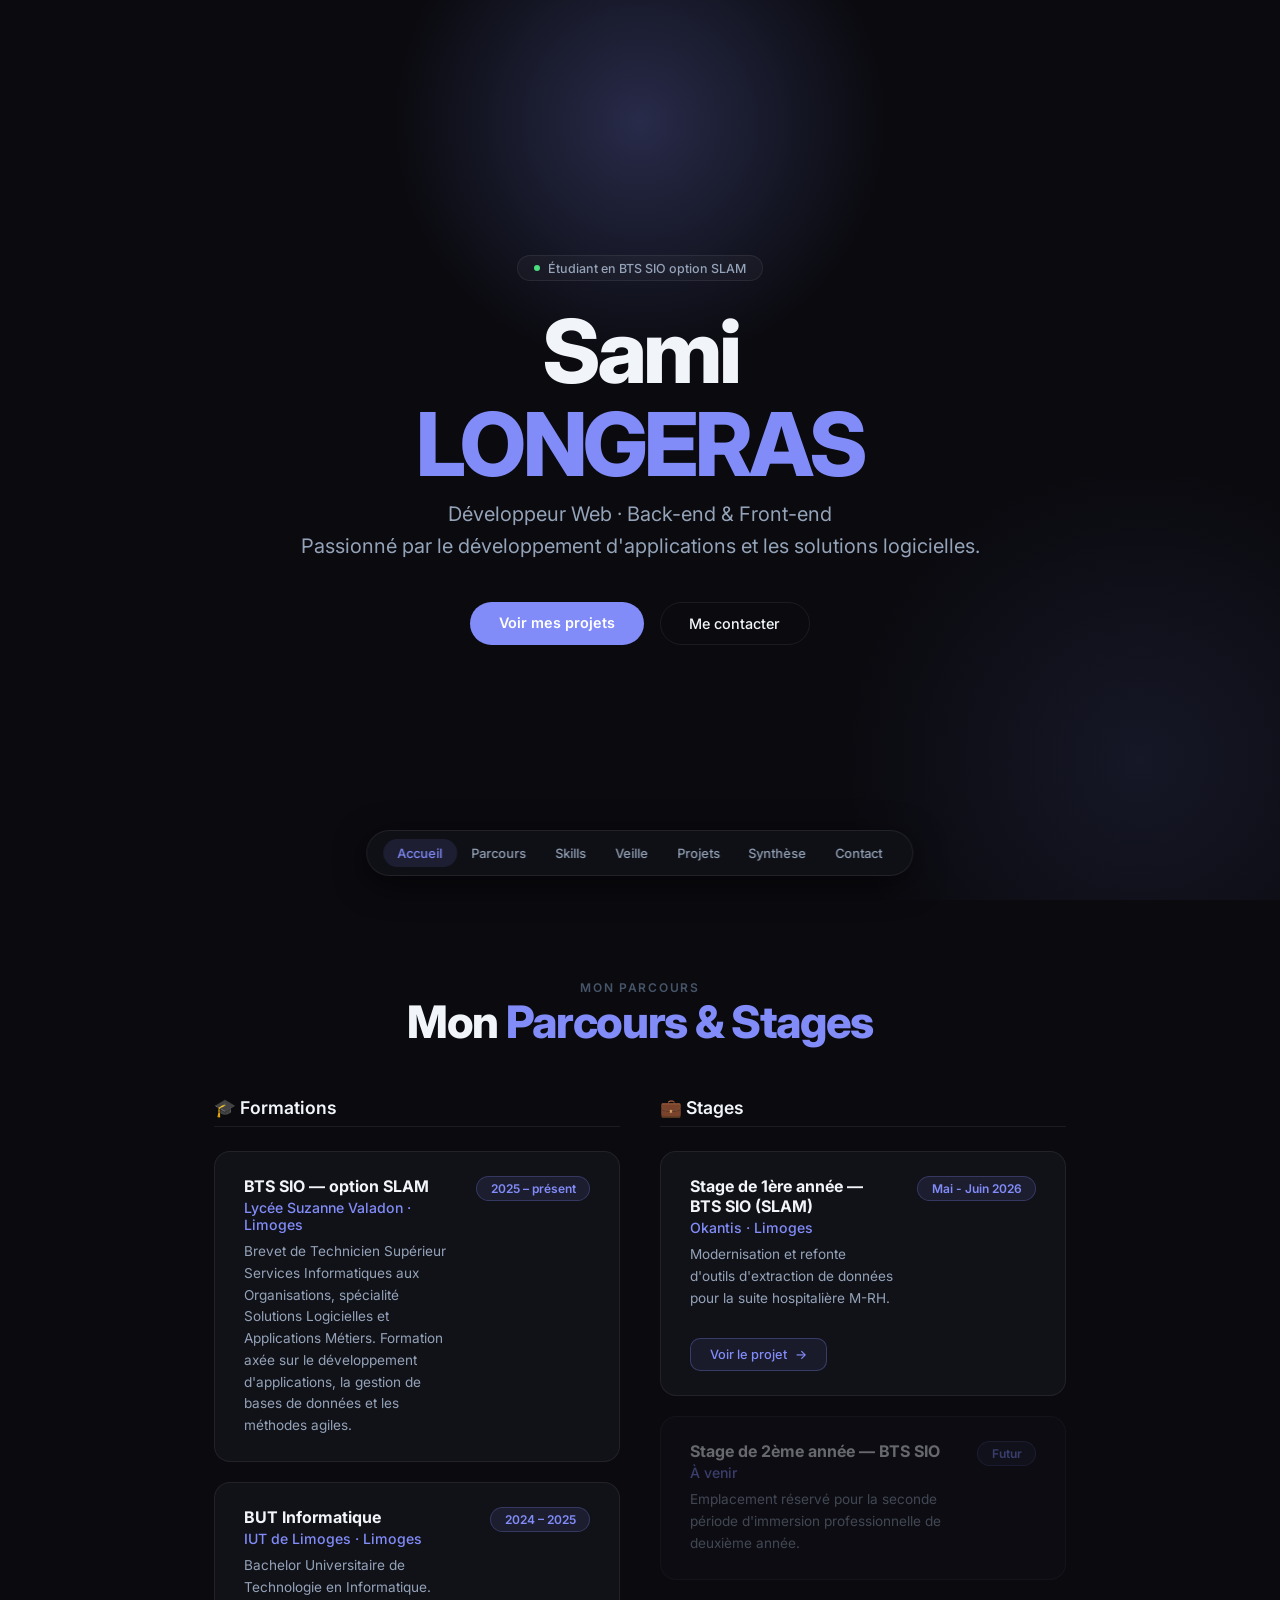
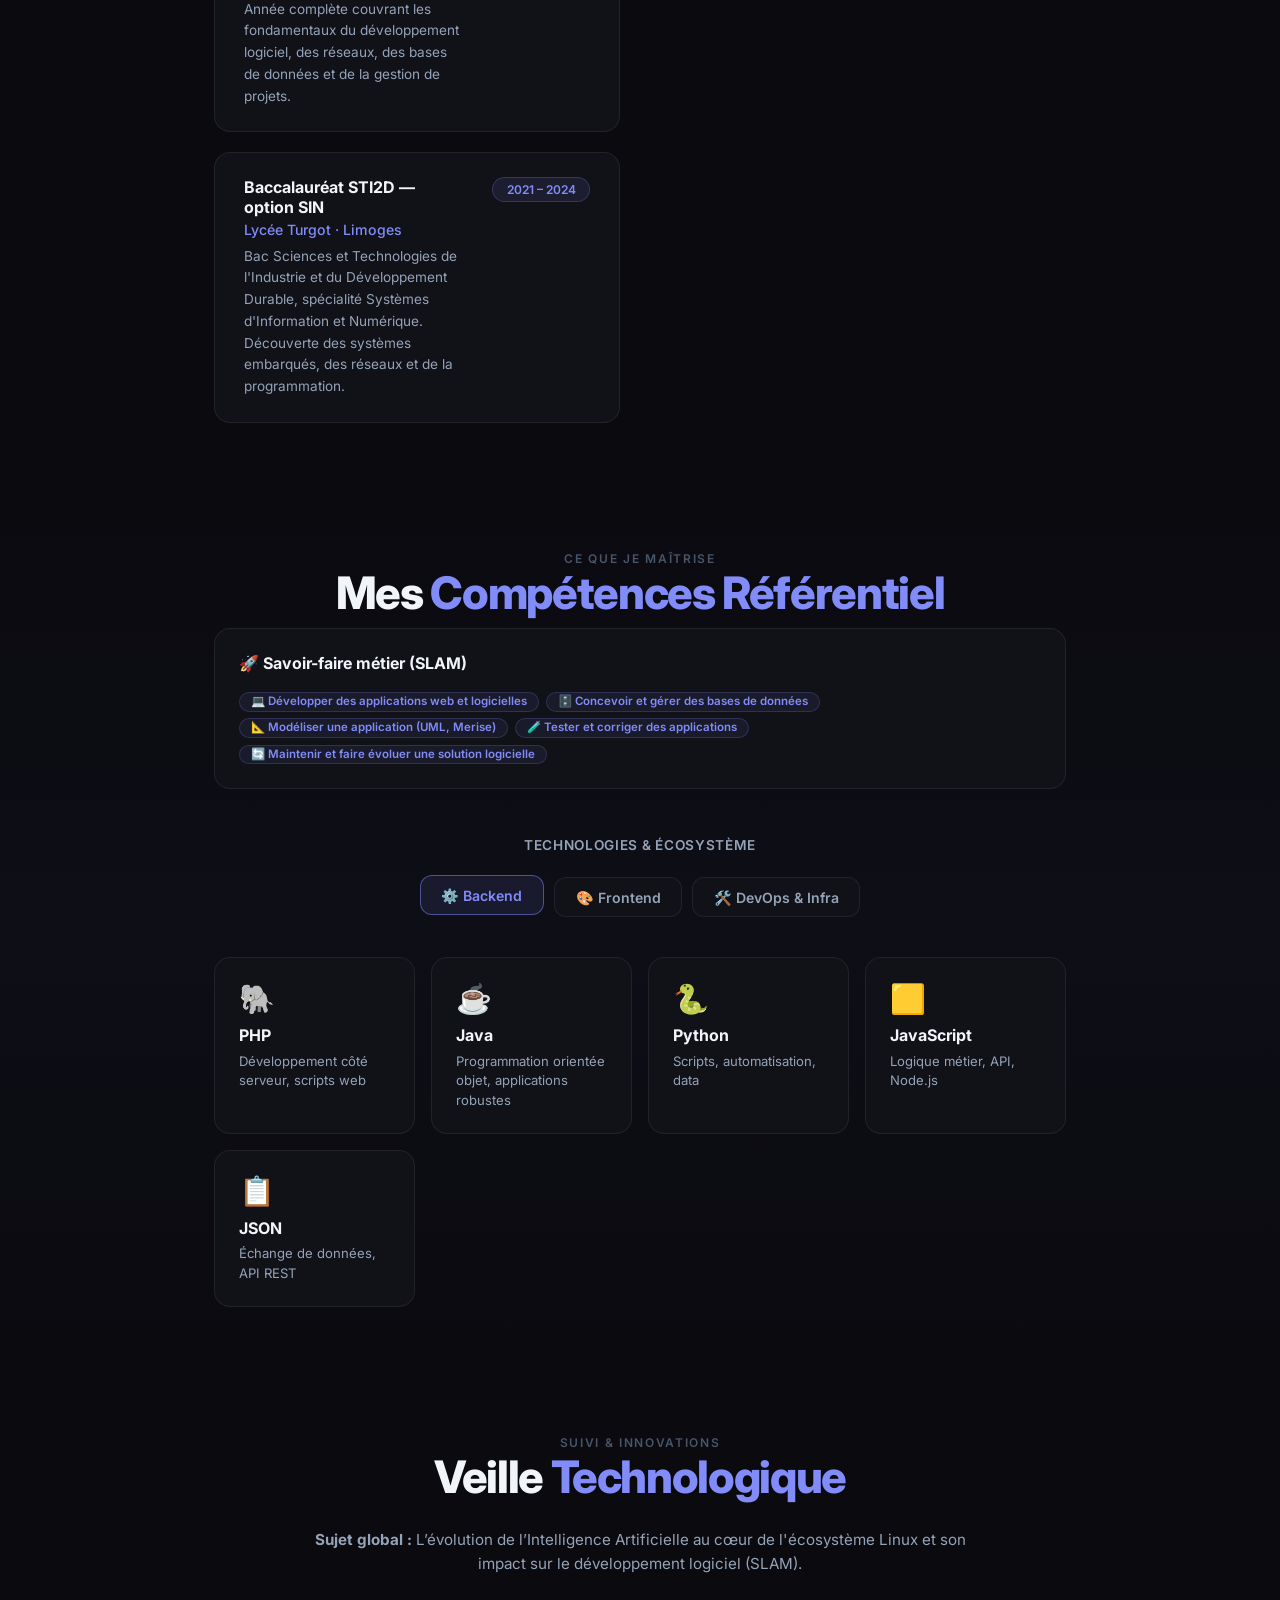
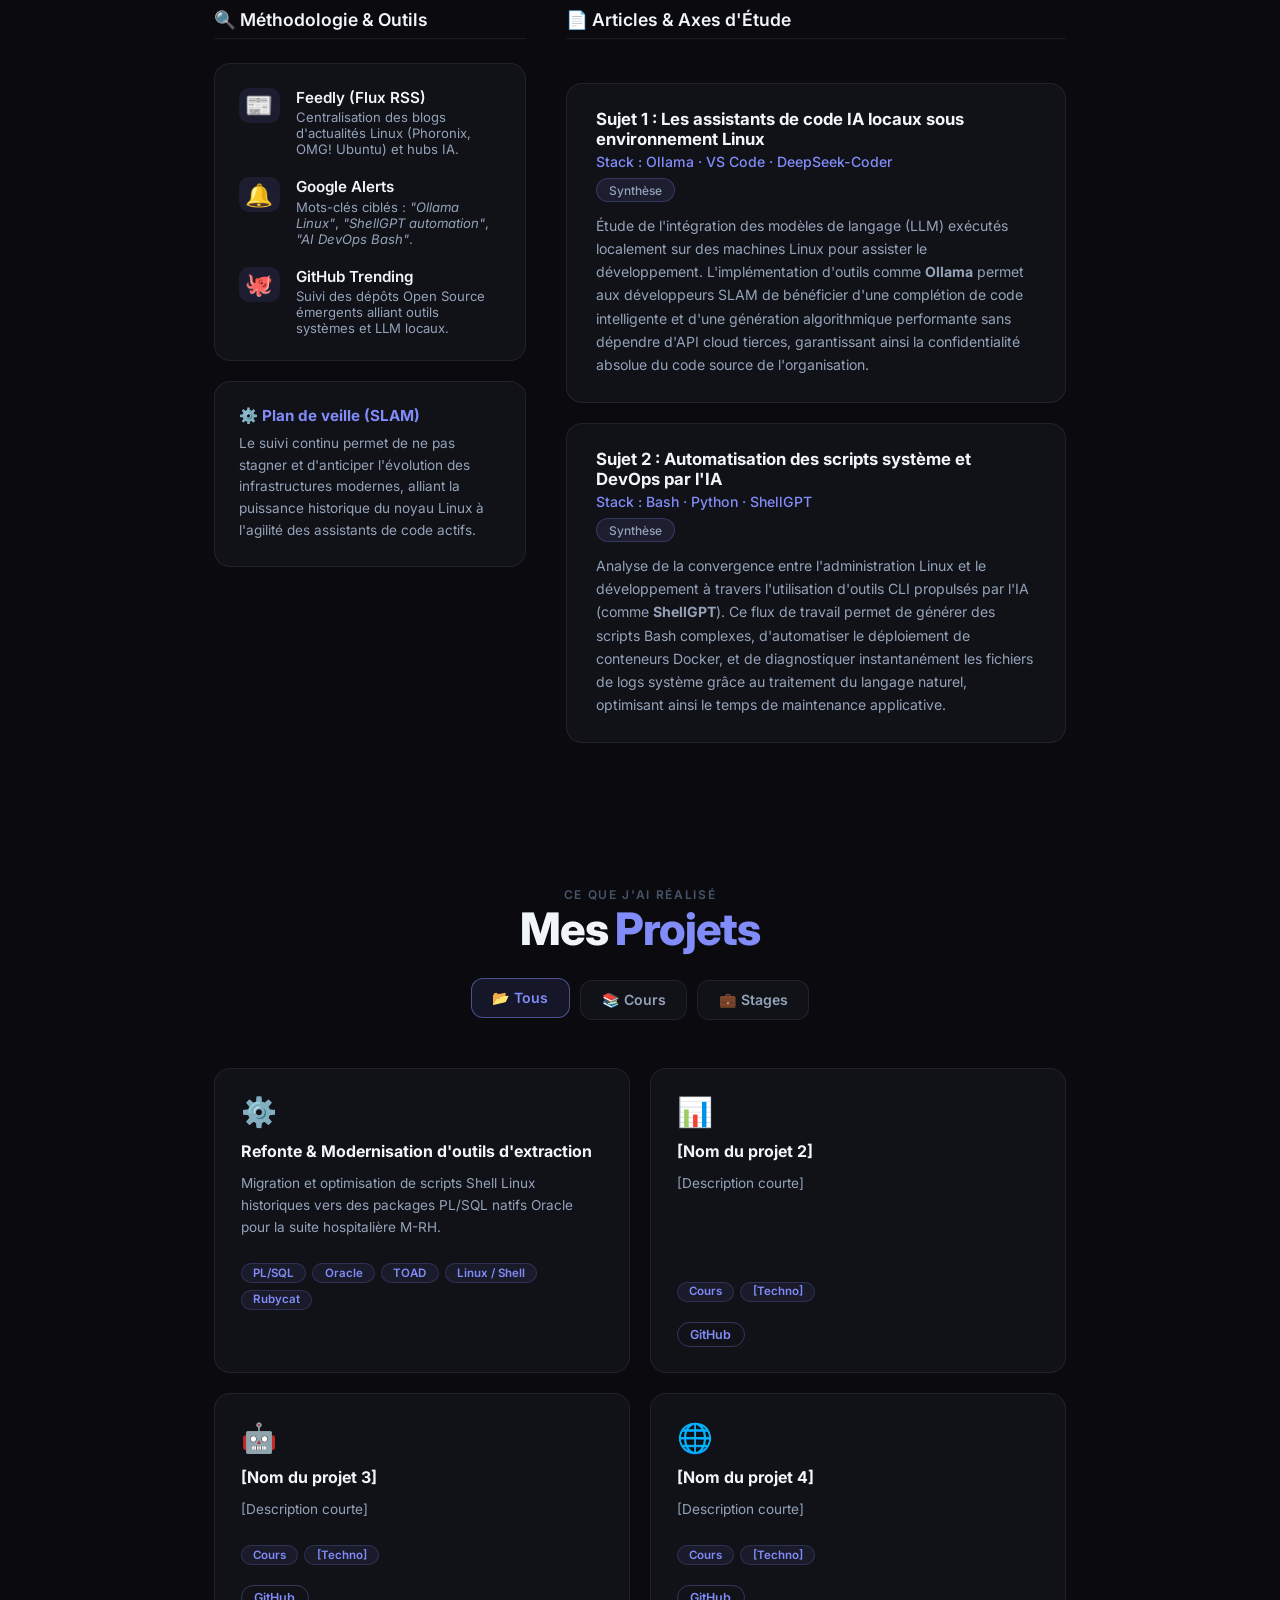
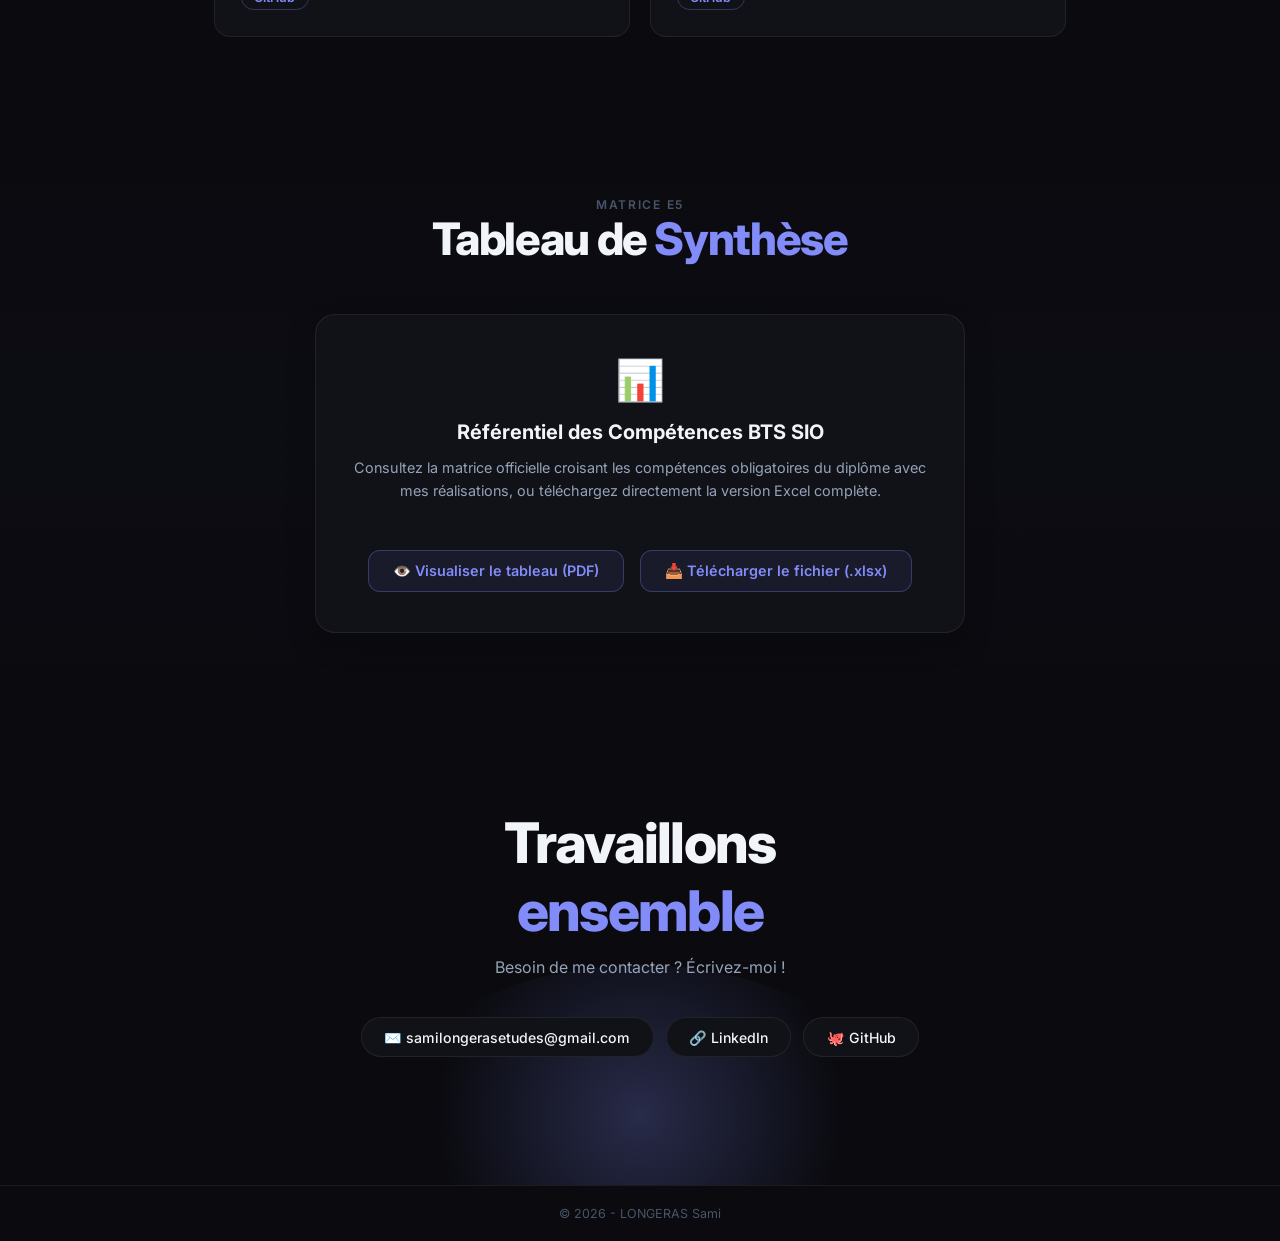
==== portfolio.html @ d38656fc "mise a jour du portfolio" ====
<!DOCTYPE html>
<html lang="fr">
<head>
  <meta charset="UTF-8"/>
  <meta name="viewport" content="width=device-width, initial-scale=1.0"/>
  <title>Sami LONGERAS — Portfolio</title>
  <link href="https://fonts.googleapis.com/css2?family=Inter:wght@300;400;500;600;700;800;900&display=swap" rel="stylesheet"/>
  <link rel="stylesheet" href="style.css"/>
</head>
<body>

<nav id="dock">
  <a href="#accueil" class="active">Accueil</a>
  <a href="#parcours">Parcours</a>
  <a href="#skills">Skills</a>
  <a href="#veille">Veille</a>
  <a href="#projets">Projets</a>
  <a href="#synthese">Synthèse</a>
  <a href="#contact">Contact</a>
</nav>

<section id="accueil">
  <div class="glow-top"></div>
  <div class="glow-bottom"></div>
  <div class="hero-inner">
    <div class="hero-badge">
      <span></span>
      Étudiant en BTS SIO option SLAM
    </div>
    <h1 class="hero-title">
      Sami<br><span class="accent">LONGERAS</span>
    </h1>
    <p class="hero-subtitle">
      Développeur Web · Back-end & Front-end<br>
      Passionné par le développement d'applications et les solutions logicielles.
    </p>
    <div class="hero-btns">
      <a href="#projets" class="btn-primary">Voir mes projets</a>
      <a href="#contact" class="btn-outline">Me contacter</a>
    </div>
  </div>
</section>

<section id="parcours">
  <div class="max-content">
    <p class="section-eyebrow">Mon parcours</p>
    <h2 class="section-heading">Mon <span class="accent">Parcours & Stages</span></h2>

    <div class="parcours-grid">
      
      <div>
        <div class="parcours-col-title">🎓 Formations</div>
        <div class="timeline" style="display: flex; flex-direction: column;">
          <div class="tl-item visible">
            <div>
              <div class="tl-degree">BTS SIO — option SLAM</div>
              <div class="tl-school">Lycée Suzanne Valadon · Limoges</div>
              <div class="tl-desc">Brevet de Technicien Supérieur Services Informatiques aux Organisations, spécialité Solutions Logicielles et Applications Métiers. Formation axée sur le développement d'applications, la gestion de bases de données et les méthodes agiles.</div>
            </div>
            <div class="tl-badge">2025 – présent</div>
          </div>
          <div class="tl-item visible">
            <div>
              <div class="tl-degree">BUT Informatique</div>
              <div class="tl-school">IUT de Limoges · Limoges</div>
              <div class="tl-desc">Bachelor Universitaire de Technologie en Informatique. Année complète couvrant les fondamentaux du développement logiciel, des réseaux, des bases de données et de la gestion de projets.</div>
            </div>
            <div class="tl-badge">2024 – 2025</div>
          </div>
          <div class="tl-item visible">
            <div>
              <div class="tl-degree">Baccalauréat STI2D — option SIN</div>
              <div class="tl-school">Lycée Turgot · Limoges</div>
              <div class="tl-desc">Bac Sciences et Technologies de l'Industrie et du Développement Durable, spécialité Systèmes d'Information et Numérique. Découverte des systèmes embarqués, des réseaux et de la programmation.</div>
            </div>
            <div class="tl-badge">2021 – 2024</div>
          </div>
        </div>
      </div>

      <div>
        <div class="parcours-col-title">💼 Stages</div>
        <div class="timeline" style="display: flex; flex-direction: column;">
          
          <div class="tl-item visible">
            <div>
              <div class="tl-degree">Stage de 1ère année — BTS SIO (SLAM)</div>
              <div class="tl-school">Okantis · Limoges</div>
              <div class="tl-desc">Modernisation et refonte d'outils d'extraction de données pour la suite hospitalière M-RH.</div>
              
              <div style="margin-top: 0.8rem;">
                <a href="#projet-okantis" class="btn-doc-trigger" style="text-decoration: none; font-weight: 500; display: inline-flex; align-items: center; gap: 0.5rem;">
                  Voir le projet <span>→</span>
                </a>
              </div>

            </div>
            <div class="tl-badge">Mai - Juin 2026</div>
          </div>
          
          <div class="tl-item visible" style="opacity: 0.4;">
            <div>
              <div class="tl-degree">Stage de 2ème année — BTS SIO</div>
              <div class="tl-school">À venir</div>
              <div class="tl-desc">Emplacement réservé pour la seconde période d'immersion professionnelle de deuxième année.</div>
            </div>
            <div class="tl-badge">Futur</div>
          </div>
        </div>
      </div>

    </div>
  </div>
</section>

<section id="skills">
  <div class="max-content">
    <p class="section-eyebrow">Ce que je maîtrise</p>
    <h2 class="section-heading">Mes <span class="accent">Compétences Référentiel</span></h2>

    <div style="margin-bottom: 3rem; background: var(--color-surface); border: 1px solid var(--color-border); padding: 1.5rem; border-radius: 16px;">
  <div style="font-weight: 700; font-size: 1rem; color: var(--color-text); margin-bottom: 1.2rem; display: flex; align-items: center; gap: 0.5rem;">
    🚀 Savoir-faire métier (SLAM)
  </div>
  
  <div class="tags">
    <span class="tag">💻 Développer des applications web et logicielles</span>
    <span class="tag">🗄️ Concevoir et gérer des bases de données</span>
    <span class="tag">📐 Modéliser une application (UML, Merise)</span>
    <span class="tag">🧪 Tester et corriger des applications</span>
    <span class="tag">🔄 Maintenir et faire évoluer une solution logicielle</span>
  </div>
</div>


    <div style="text-align: center; font-weight: 600; font-size: 0.85rem; color: var(--color-text-secondary); margin-bottom: 1rem; text-transform: uppercase; letter-spacing: 0.05em;">
      Technologies & Écosystème
    </div>

    <div class="skills-tabs">
      <button class="sk-tab active" onclick="switchSkill('backend', this)">⚙️ Backend</button>
      <button class="sk-tab" onclick="switchSkill('frontend', this)">🎨 Frontend</button>
      <button class="sk-tab" onclick="switchSkill('devops', this)">🛠️ DevOps & Infra</button>
    </div>

    <div class="sk-panel active" id="sk-backend">
      <div class="sk-grid">
        <div class="sk-card">
          <div class="sk-icon">🐘</div>
          <div class="sk-name">PHP</div>
          <div class="sk-desc">Développement côté serveur, scripts web</div>
        </div>
        <div class="sk-card">
          <div class="sk-icon">☕</div>
          <div class="sk-name">Java</div>
          <div class="sk-desc">Programmation orientée objet, applications robustes</div>
        </div>
        <div class="sk-card">
          <div class="sk-icon">🐍</div>
          <div class="sk-name">Python</div>
          <div class="sk-desc">Scripts, automatisation, data</div>
        </div>
        <div class="sk-card">
          <div class="sk-icon">🟨</div>
          <div class="sk-name">JavaScript</div>
          <div class="sk-desc">Logique métier, API, Node.js</div>
        </div>
        <div class="sk-card">
          <div class="sk-icon">📋</div>
          <div class="sk-name">JSON</div>
          <div class="sk-desc">Échange de données, API REST</div>
        </div>
      </div>
    </div>

    <div class="sk-panel" id="sk-frontend">
      <div class="sk-grid">
        <div class="sk-card">
          <div class="sk-icon">🌐</div>
          <div class="sk-name">HTML</div>
          <div class="sk-desc">Structure sémantique des pages web</div>
        </div>
        <div class="sk-card">
          <div class="sk-icon">🎨</div>
          <div class="sk-name">CSS</div>
          <div class="sk-desc">Mise en page, animations, responsive</div>
        </div>
        <div class="sk-card">
          <div class="sk-icon">⚛️</div>
          <div class="sk-name">React</div>
          <div class="sk-desc">Composants, hooks, interfaces dynamiques</div>
        </div>
      </div>
    </div>

    <div class="sk-panel" id="sk-devops">
      <div class="sk-grid">
        <div class="sk-card">
          <div class="sk-icon">🐳</div>
          <div class="sk-name">Docker</div>
          <div class="sk-desc">Conteneurisation d'applications</div>
        </div>
        <div class="sk-card">
          <div class="sk-icon">🐙</div>
          <div class="sk-name">GitHub</div>
          <div class="sk-desc">Versioning, collaboration, CI/CD</div>
        </div>
        <div class="sk-card">
          <div class="sk-icon">🐧</div>
          <div class="sk-name">Linux</div>
          <div class="sk-desc">Administration système, ligne de commande</div>
        </div>
      </div>
    </div>

  </div>
</section>

<section id="veille">
  <div class="max-content">
    <p class="section-eyebrow">Suivi & Innovations</p>
    <h2 class="section-heading">Veille <span class="accent">Technologique</span></h2>
    
    <p class="veille-intro">
      <strong>Sujet global :</strong> L’évolution de l’Intelligence Artificielle au cœur de l'écosystème Linux et son impact sur le développement logiciel (SLAM). 
    </p>

    <div class="veille-grid">
      
      <div class="veille-sidebar">
        <div class="veille-col-title">🔍 Méthodologie & Outils</div>
        
        <div class="veille-tools-card">
          <div class="tools-list">
            <div class="tool-item">
              <span class="tool-icon">📰</span>
              <div>
                <div class="tool-name">Feedly (Flux RSS)</div>
                <div class="tool-sub">Centralisation des blogs d'actualités Linux (Phoronix, OMG! Ubuntu) et hubs IA.</div>
              </div>
            </div>
            <div class="tool-item">
              <span class="tool-icon">🔔</span>
              <div>
                <div class="tool-name">Google Alerts</div>
                <div class="tool-sub">Mots-clés ciblés : <em>"Ollama Linux"</em>, <em>"ShellGPT automation"</em>, <em>"AI DevOps Bash"</em>.</div>
              </div>
            </div>
            <div class="tool-item">
              <span class="tool-icon">🐙</span>
              <div>
                <div class="tool-name">GitHub Trending</div>
                <div class="tool-sub">Suivi des dépôts Open Source émergents alliant outils systèmes et LLM locaux.</div>
              </div>
            </div>
          </div>
        </div>

        <div class="veille-strategy-card">
          <div class="strategy-title">⚙️ Plan de veille (SLAM)</div>
          <p>Le suivi continu permet de ne pas stagner et d'anticiper l'évolution des infrastructures modernes, alliant la puissance historique du noyau Linux à l'agilité des assistants de code actifs.</p>
        </div>
      </div>

      <div class="veille-main-list">
        <div class="veille-col-title">📄 Articles & Axes d'Étude</div>

        <div class="veille-card visible">
          <div class="veille-header">
            <div>
              <div class="veille-topic">Sujet 1 : Les assistants de code IA locaux sous environnement Linux</div>
              <div class="veille-tools">Stack : Ollama · VS Code · DeepSeek-Coder</div>
            </div>
            <div class="veille-date">Synthèse</div>
          </div>
          <div class="veille-desc">
            Étude de l'intégration des modèles de langage (LLM) exécutés localement sur des machines Linux pour assister le développement. L'implémentation d'outils comme <strong>Ollama</strong> permet aux développeurs SLAM de bénéficier d'une complétion de code intelligente et d'une génération algorithmique performante sans dépendre d'API cloud tierces, garantissant ainsi la confidentialité absolue du code source de l'organisation.
          </div>
        </div>

        <div class="veille-card visible">
          <div class="veille-header">
            <div>
              <div class="veille-topic">Sujet 2 : Automatisation des scripts système et DevOps par l'IA</div>
              <div class="veille-tools">Stack : Bash · Python · ShellGPT</div>
            </div>
            <div class="veille-date">Synthèse</div>
          </div>
          <div class="veille-desc">
            Analyse de la convergence entre l'administration Linux et le développement à travers l'utilisation d'outils CLI propulsés par l'IA (comme <strong>ShellGPT</strong>). Ce flux de travail permet de générer des scripts Bash complexes, d'automatiser le déploiement de conteneurs Docker, et de diagnostiquer instantanément les fichiers de logs système grâce au traitement du langage naturel, optimisant ainsi le temps de maintenance applicative.
          </div>
        </div>

      </div>

    </div>
  </div>
</section>

<section id="projets">
  <div class="max-content">
    <p class="section-eyebrow">Ce que j'ai réalisé</p>
    <h2 class="section-heading">Mes <span class="accent">Projets</span></h2>

    <div class="skills-tabs" style="margin-bottom: 2rem;">
      <button class="sk-tab active" onclick="filterProjects('all', this)">📂 Tous</button>
      <button class="sk-tab" onclick="filterProjects('cours', this)">📚 Cours</button>
      <button class="sk-tab" onclick="filterProjects('stage', this)">💼 Stages</button>
    </div>

    <div class="proj-grid">

      <div class="proj-card" id="projet-okantis" data-category="stage">
        <div class="proj-icon">⚙️</div>
        <div class="proj-name">Refonte & Modernisation d'outils d'extraction</div>
        <div class="proj-desc">
          Migration et optimisation de scripts Shell Linux historiques vers des packages PL/SQL natifs Oracle pour la suite hospitalière M-RH.
        </div>
        
        <div class="tags">
          <span class="tag">PL/SQL</span>
          <span class="tag">Oracle</span>
          <span class="tag">TOAD</span>
          <span class="tag">Linux / Shell</span>
          <span class="tag">Rubycat</span>
        </div>
        
        <div class="proj-links">
          <span class="view-detail-btn">
            Voir le détail <span>→</span>
          </span>
        </div>
      </div>

      <div class="proj-card" data-category="cours">
        <div class="proj-icon">📊</div>
        <div class="proj-name">[Nom du projet 2]</div>
        <div class="proj-desc">[Description courte]</div>
        
        <div class="tags">
          <span class="tag">Cours</span>
          <span class="tag">[Techno]</span>
        </div>
        
        <div class="proj-links">
          <a href="https://github.com/votre-pseudo" target="_blank" class="proj-link">GitHub</a>
          <span class="view-detail-btn">
            Voir le détail <span>→</span>
          </span>
        </div>
      </div>

      <div class="proj-card" data-category="cours">
        <div class="proj-icon">🤖</div>
        <div class="proj-name">[Nom du projet 3]</div>
        <div class="proj-desc">[Description courte]</div>
        
        <div class="tags">
          <span class="tag">Cours</span>
          <span class="tag">[Techno]</span>
        </div>
        
        <div class="proj-links">
          <a href="https://github.com/votre-pseudo" target="_blank" class="proj-link">GitHub</a>
          <span class="view-detail-btn">
            Voir le détail <span>→</span>
          </span>
        </div>
      </div>

      <div class="proj-card" data-category="cours">
        <div class="proj-icon">🌐</div>
        <div class="proj-name">[Nom du projet 4]</div>
        <div class="proj-desc">[Description courte]</div>
        
        <div class="tags">
          <span class="tag">Cours</span>
          <span class="tag">[Techno]</span>
        </div>
        
        <div class="proj-links">
          <a href="https://github.com/votre-pseudo" target="_blank" class="proj-link">GitHub</a>
          <span class="view-detail-btn">
            Voir le détail <span>→</span>
          </span>
        </div>
      </div>

    </div>
  </div>
</section>

<section id="synthese" style="padding: 5rem 1.5rem 6rem; background: linear-gradient(to top, transparent, rgba(129,140,248,0.02), transparent);">
  <div class="max-content" style="text-align: center;">
    <p class="section-eyebrow">Matrice E5</p>
    <h2 class="section-heading">Tableau de <span class="accent">Synthèse</span></h2>
    
    <div style="background: var(--color-surface); border: 1px solid var(--color-border); padding: 2.5rem 1.5rem; border-radius: 20px; max-width: 650px; margin: 3rem auto 0; box-shadow: 0 10px 30px rgba(0,0,0,0.2);">
      <div style="font-size: 2.5rem; margin-bottom: 1rem;">📊</div>
      <h3 style="font-size: 1.25rem; font-weight: 700; color: var(--color-text); margin-bottom: 0.75rem;">Référentiel des Compétences BTS SIO</h3>
      <p style="font-size: 0.9rem; color: var(--color-text-secondary); line-height: 1.6; margin-bottom: 2rem;">
        Consultez la matrice officielle croisant les compétences obligatoires du diplôme avec mes réalisations, ou téléchargez directement la version Excel complète.
      </p>
      
      <div style="display: flex; gap: 1rem; justify-content: center; flex-wrap: wrap;">
        
        <button onclick="openSyntheseModal()" class="btn-doc-trigger" style="font-size: 0.9rem; padding: 0.7rem 1.5rem; border-radius: 12px; cursor: pointer;">
          👁️ Visualiser le tableau (PDF)
        </button>

        <a href="docs/tableau_de_synthese.xlsx" download="Tableau_de_synthese_E5_Sami_Longeras.xlsx" class="btn-doc-trigger" style="font-size: 0.9rem; padding: 0.7rem 1.5rem; border-radius: 12px; text-decoration: none; display: inline-flex; align-items: center; gap: 0.5rem; justify-content: center;">
          📥 Télécharger le fichier (.xlsx)
        </a>

      </div>
    </div>
  </div>
</section>

<section id="contact">
  <div class="contact-glow"></div>
  <div class="contact-inner">
    <h2 class="contact-title">Travaillons<br><span class="accent">ensemble</span></h2>
    <p class="contact-sub">Besoin de me contacter ? Écrivez-moi !</p>
    <div class="contact-links">
      <a href="mailto:samilongerasetudes@gmail.com" class="contact-link">✉️ samilongerasetudes@gmail.com</a>
      <a href="https://linkedin.com/in/[profil]" target="_blank" class="contact-link">🔗 LinkedIn</a>
      <a href="https://github.com/[pseudo]" target="_blank" class="contact-link">🐙 GitHub</a>
    </div>
  </div>
</section>

<footer>
  © 2026 - LONGERAS Sami
</footer>

<div id="docModal" class="modal-overlay">
  <div class="modal-container" style="max-width: 850px; width: 95%; height: 85vh; display: flex; flex-direction: column;">
    <div class="modal-header">
      <h3>Documentation Technique — Okantis</h3>
      <button class="modal-close" onclick="closeModal()">&times;</button>
    </div>
    <div class="modal-body" style="padding: 1.5rem; flex: 1; overflow-y: auto; display: flex; flex-direction: column; gap: 1.5rem;">
      
      <div style="background: rgba(255, 255, 255, 0.03); padding: 1.2rem; border-radius: 8px; border: 1px solid rgba(255, 255, 255, 0.05);">
        <p style="color: #e2e8f0; line-height: 1.6; font-size: 0.95rem; margin: 0;">
          Dans le cadre de mon BTS SIO, j'ai réalisé la modernisation et la refonte d'outils d'extraction pour la suite hospitalière <strong>M-RH</strong>. J'ai migré des scripts Shell Linux historiques vers des packages <strong>PL/SQL Oracle</strong> natifs (<code>PCK_ANU_BRIVE</code>) afin d'optimiser la sécurité, la performance (via <code>UTL_FILE</code>) et la maintenance. J'ai ensuite fait évoluer la solution vers une architecture générique multi-établissements (<code>PCK_ANU_GENERIQUE</code>).
        </p>
      </div>

      <div style="flex: 1; min-height: 400px; border-radius: 8px; overflow: hidden;">
        <iframe 
          src="docs/documentation_technique_okantis_v24.pdf" 
          width="100%" 
          height="100%" 
          style="border: none; background: #fff;"
          title="Documentation Technique Okantis">
        </iframe>
      </div>

    </div>
  </div>
</div>

<div id="syntheseModal" class="modal-overlay">
  <div class="modal-container" style="max-width: 1000px; width: 95%; height: 90vh; display: flex; flex-direction: column;">
    <div class="modal-header">
      <h3>Tableau de Synthèse des Compétences — Épreuve E5</h3>
      <button class="modal-close" onclick="closeSyntheseModal()">&times;</button>
    </div>
    <div class="modal-body" style="padding: 1rem; flex: 1; overflow-y: auto;">
      
      <div style="width: 100%; height: 100%; border-radius: 8px; overflow: hidden;">
        <iframe 
          src="docs/tableau_de_synthese.xlsx" 
          width="100%" 
          height="100%" 
          style="border: none; background: #fff;"
          title="Tableau de synthèse SIO">
        </iframe>
      </div>

    </div>
  </div>
</div>

<script>
  // ── Filtrage dynamique des projets ──
  function filterProjects(category, btn) {
    if (btn) {
      btn.parentElement.querySelectorAll('.sk-tab').forEach(b => b.classList.remove('active'));
      btn.classList.add('active');
    }

    document.querySelectorAll('.proj-card').forEach(card => {
      if (category === 'all' || card.getAttribute('data-category') === category) {
        card.style.display = 'flex';
      } else {
        card.style.display = 'none';
      }
    });
  }

  // ── Écouteur global pour rendre TOUTES les cases cliquables ──
  document.querySelectorAll('.proj-card').forEach(card => {
    card.addEventListener('click', function(e) {
      if (e.target.classList.contains('proj-link')) {
        return;
      }
      if (this.id === 'projet-okantis') {
        openModal();
      }
    });
  });

  // ── Gère le clic depuis le parcours : amène au projet PUIS l'ouvre ──
  document.querySelector('a[href="#projet-okantis"]').addEventListener('click', function(e) {
    e.preventDefault(); 
    
    const tabTous = document.querySelector('.skills-tabs button[onclick*="all"]');
    if (tabTous) {
      filterProjects('all', tabTous);
    }

    const targetCard = document.getElementById('projet-okantis');
    if (targetCard) {
      targetCard.scrollIntoView({ behavior: 'smooth', block: 'center' });

      let isScrolling;
      function checkScrollEnd() {
        window.clearTimeout(isScrolling);
        isScrolling = setTimeout(function() {
          window.removeEventListener('scroll', checkScrollEnd);
          openModal(); 
        }, 100);
      }
      window.addEventListener('scroll', checkScrollEnd);
    }
  });

  // ── Skills tabs ──
  function switchSkill(cat, btn) {
    document.querySelectorAll('.sk-panel').forEach(p => p.classList.remove('active'));
    document.querySelectorAll('.sk-tab').forEach(b => b.classList.remove('active'));
    document.getElementById('sk-' + cat).classList.add('active');
    btn.classList.add('active');
  }

  // ── Active nav on scroll ──
  const sections = document.querySelectorAll('section[id]');
  const navLinks = document.querySelectorAll('#dock a');
  const observer = new IntersectionObserver((entries) => {
    entries.forEach(e => {
      if (e.isIntersecting) {
        navLinks.forEach(l => l.classList.remove('active'));
        const link = document.querySelector(`#dock a[href="#${e.target.id}"]`);
        if (link) link.classList.add('active');
      }
    });
  }, { threshold: 0.4 });
  sections.forEach(s => observer.observe(s));

  // ── Reveal on scroll ──
  const revealEls = document.querySelectorAll('.tl-item, .veille-card, .proj-card');
  const revealObs = new IntersectionObserver((entries) => {
    entries.forEach((e) => {
      if (e.isIntersecting) {
        e.target.classList.add('visible');
        revealObs.unobserve(e.target);
      }
    });
  }, { threshold: 0.05 });
  revealEls.forEach(el => revealObs.observe(el));

  // ── Gestion de la Popup 1 (Okantis) ──
  function openModal() {
    const modal = document.getElementById('docModal');
    modal.classList.add('active');
    document.body.style.overflow = 'hidden';
  }

  function closeModal() {
    const modal = document.getElementById('docModal');
    modal.classList.remove('active');
    document.body.style.overflow = '';
  }

  // ── Gestion de la Popup 2 (Synthèse) ──
  function openSyntheseModal() {
    const modal = document.getElementById('syntheseModal');
    modal.classList.add('active');
    document.body.style.overflow = 'hidden';
  }

  function closeSyntheseModal() {
    const modal = document.getElementById('syntheseModal');
    modal.classList.remove('active');
    document.body.style.overflow = '';
  }

  // Fermeture en cliquant en dehors des modales
  window.onclick = function(event) {
    const docModal = document.getElementById('docModal');
    const syntheseModal = document.getElementById('syntheseModal');
    
    if (event.target === docModal) {
      closeModal();
    }
    if (event.target === syntheseModal) {
      closeSyntheseModal();
    }
  }
</script>

</body>
</html>
---- style.css ----
/* ── VARIABLES ── */
:root {
  --color-bg: #0a0a0f;
  --color-surface: #111118;
  --color-surface2: #1a1a24;
  --color-border: #ffffff12;
  --color-dock-bg: rgba(17,17,24,0.85);
  --color-dock-border: rgba(255,255,255,0.08);
  --color-accent: #818cf8;
  --color-accent-glow: rgba(129,140,248,0.25);
  --color-text: #f1f5f9;
  --color-text-secondary: #94a3b8;
  --color-text-muted: #475569;
}

/* ── RESET ── */
*, *::before, *::after { box-sizing: border-box; margin: 0; padding: 0; }
html { scroll-behavior: smooth; }
body {
  background: var(--color-bg);
  color: var(--color-text);
  font-family: 'Inter', sans-serif;
  overflow-x: hidden;
  min-height: 100vh;
}

/* ── SCROLLBAR ── */
::-webkit-scrollbar { width: 5px; }
::-webkit-scrollbar-track { background: var(--color-bg); }
::-webkit-scrollbar-thumb { background: var(--color-surface2); border-radius: 999px; }

/* ── NAV DOCK ── */
nav {
  position: fixed;
  bottom: 1.5rem;
  left: 50%;
  transform: translateX(-50%);
  z-index: 50;
  display: flex;
  align-items: center;
  gap: 0;
  background: var(--color-dock-bg);
  border: 1px solid var(--color-dock-border);
  border-radius: 999px;
  padding: 0.5rem 1rem;
  backdrop-filter: blur(16px);
  box-shadow: 0 8px 32px rgba(0,0,0,0.5);
}
nav a {
  color: var(--color-text-secondary);
  text-decoration: none;
  font-size: 0.8rem;
  font-weight: 500;
  padding: 0.4rem 0.9rem;
  border-radius: 999px;
  transition: color .2s, background .2s;
  white-space: nowrap;
}
nav a:hover { color: var(--color-text); background: rgba(255,255,255,0.06); }
nav a.active { color: var(--color-accent); background: rgba(129,140,248,0.12); }

/* ── SECTIONS COMMON ── */
section { position: relative; }
.max-content { max-width: 900px; margin: 0 auto; padding: 0 1.5rem; }

/* ── SECTION HEADINGS ── */
.section-eyebrow {
  text-align: center;
  font-size: 0.75rem;
  font-weight: 600;
  text-transform: uppercase;
  letter-spacing: 0.14em;
  color: var(--color-text-muted);
}
.section-heading {
  text-align: center;
  font-size: clamp(1.8rem, 4vw, 2.8rem);
  font-weight: 800;
  letter-spacing: -0.03em;
  color: var(--color-text);
  margin-bottom: 0.5rem;
}
.section-heading .accent { color: var(--color-accent); }

/* ── ACCUEIL ── */
#accueil {
  min-height: 100vh;
  display: flex;
  align-items: center;
  justify-content: center;
  text-align: center;
  padding: 0 1.5rem;
  overflow: hidden;
}
.glow-top {
  position: absolute;
  top: -8rem;
  left: 50%;
  transform: translateX(-50%);
  width: 500px; height: 500px;
  border-radius: 50%;
  background: radial-gradient(circle, var(--color-accent-glow) 0%, transparent 70%);
  pointer-events: none;
}
.glow-bottom {
  position: absolute;
  bottom: -10rem;
  right: -10rem;
  width: 600px; height: 600px;
  border-radius: 50%;
  background: radial-gradient(circle, rgba(129,140,248,0.1) 0%, transparent 70%);
  pointer-events: none;
}
.hero-inner { position: relative; z-index: 10; max-width: 700px; }
.hero-badge {
  display: inline-flex;
  align-items: center;
  gap: 0.5rem;
  border: 1px solid var(--color-border);
  border-radius: 999px;
  padding: 0.3rem 1rem;
  font-size: 0.78rem;
  font-weight: 500;
  color: var(--color-text-secondary);
  margin-bottom: 1.5rem;
  background: rgba(255,255,255,0.03);
}
.hero-badge span {
  width: 6px; height: 6px;
  background: #4ade80;
  border-radius: 50%;
  display: inline-block;
  animation: pulse 2s infinite;
}
@keyframes pulse { 0%,100%{opacity:1} 50%{opacity:.4} }
.hero-title {
  font-size: clamp(2.8rem, 7vw, 5.5rem);
  font-weight: 800;
  letter-spacing: -0.04em;
  line-height: 1.05;
  color: var(--color-text);
  margin-bottom: 0.5rem;
}
.hero-title .accent { color: var(--color-accent); }
.hero-subtitle {
  font-size: clamp(1rem, 2.5vw, 1.25rem);
  color: var(--color-text-secondary);
  font-weight: 400;
  margin-bottom: 2.5rem;
  line-height: 1.6;
}
.hero-btns { display: flex; gap: 1rem; justify-content: center; flex-wrap: wrap; }
.btn-primary {
  background: var(--color-accent);
  color: #fff;
  border: none;
  border-radius: 999px;
  padding: 0.75rem 1.8rem;
  font-size: 0.9rem;
  font-weight: 600;
  cursor: pointer;
  text-decoration: none;
  font-family: inherit;
  transition: opacity .2s, transform .15s;
}
.btn-primary:hover { opacity: 0.85; transform: translateY(-2px); }
.btn-outline {
  background: transparent;
  color: var(--color-text);
  border: 1px solid var(--color-border);
  border-radius: 999px;
  padding: 0.75rem 1.8rem;
  font-size: 0.9rem;
  font-weight: 500;
  cursor: pointer;
  text-decoration: none;
  font-family: inherit;
  transition: border-color .2s, transform .15s;
}
.btn-outline:hover { border-color: var(--color-accent); transform: translateY(-2px); }

/* ── PARCOURS ── */
#parcours { padding: 5rem 1.5rem 4rem; }
.parcours-grid {
  display: grid;
  grid-template-columns: 1fr;
  gap: 2.5rem;
  margin-top: 3rem;
}
@media (min-width: 768px) {
  .parcours-grid { grid-template-columns: 1fr 1fr; }
}
.parcours-col-title {
  font-size: 1.1rem;
  font-weight: 600;
  color: var(--color-text);
  margin-bottom: 1.5rem;
  display: flex;
  align-items: center;
  gap: 0.5rem;
  border-bottom: 1px solid var(--color-border);
  padding-bottom: 0.5rem;
}

/* Timeline */
.timeline { display: flex; flex-direction: column; gap: 1.25rem; }
.tl-item {
  background: var(--color-surface);
  border: 1px solid var(--color-border);
  border-radius: 16px;
  padding: 1.5rem 1.8rem;
  display: grid;
  grid-template-columns: 1fr auto;
  gap: 0.5rem 1.5rem;
  transition: border-color .25s, transform .25s;
  opacity: 0;
  transform: translateY(20px);
}
.tl-item.visible { opacity: 1; transform: none; transition: opacity .5s ease, transform .5s ease, border-color .25s; }
.tl-item:hover { border-color: rgba(129,140,248,0.35); transform: translateY(-3px); }
.tl-degree { font-weight: 700; font-size: 1rem; color: var(--color-text); }
.tl-school { font-size: 0.88rem; color: var(--color-accent); font-weight: 500; margin-top: 0.2rem; }
.tl-desc { font-size: 0.85rem; color: var(--color-text-secondary); margin-top: 0.5rem; line-height: 1.6; grid-column: 1; }
.tl-badge {
  background: rgba(129,140,248,0.1);
  border: 1px solid rgba(129,140,248,0.25);
  color: var(--color-accent);
  border-radius: 999px;
  font-size: 0.75rem;
  font-weight: 600;
  padding: 0.25rem 0.85rem;
  white-space: nowrap;
  align-self: start;
}

/* ── POPUP / MODAL STRUCTURE ── */
.modal-overlay {
  position: fixed;
  top: 0; left: 0;
  width: 100%; height: 100%;
  background: rgba(5, 5, 8, 0.85);
  backdrop-filter: blur(8px);
  z-index: 100;
  display: flex;
  align-items: center;
  justify-content: center;
  opacity: 0;
  pointer-events: none;
  transition: opacity 0.3s ease;
}
.modal-overlay.active {
  opacity: 1;
  pointer-events: auto;
}
.modal-container {
  background: var(--color-surface);
  border: 1px solid var(--color-border);
  border-radius: 20px;
  width: 90%;
  max-width: 680px;
  max-height: 85vh;
  display: flex;
  flex-direction: column;
  box-shadow: 0 20px 50px rgba(0, 0, 0, 0.6);
  transform: translateY(20px);
  transition: transform 0.3s ease;
}
.modal-overlay.active .modal-container {
  transform: translateY(0);
}
.modal-header {
  padding: 1.25rem 1.5rem;
  border-bottom: 1px solid var(--color-border);
  display: flex;
  justify-content: space-between;
  align-items: center;
}
.modal-header h3 {
  font-size: 1.15rem;
  font-weight: 700;
  color: var(--color-text);
}
.modal-close {
  background: transparent;
  border: none;
  color: var(--color-text-secondary);
  font-size: 1.8rem;
  cursor: pointer;
  line-height: 1;
  transition: color 0.2s;
}
.modal-close:hover {
  color: #ef4444;
}
.modal-body {
  padding: 1.5rem;
  overflow-y: auto;
  font-size: 0.9rem;
  line-height: 1.6;
  color: var(--color-text-secondary);
}

/* Éléments internes de la popup */
.modal-meta-grid {
  display: grid;
  grid-template-columns: repeat(auto-fill, minmax(240px, 1fr));
  gap: 0.75rem;
  background: var(--color-bg);
  padding: 1rem;
  border-radius: 12px;
  border: 1px solid var(--color-border);
  margin-bottom: 1.5rem;
  font-size: 0.85rem;
}
.modal-meta-grid strong {
  color: var(--color-text);
}
.modal-section-title {
  font-weight: 700;
  font-size: 0.95rem;
  color: var(--color-accent);
  margin: 1.5rem 0 0.5rem 0;
  text-transform: uppercase;
  letter-spacing: 0.05em;
}
.modal-body p {
  margin-bottom: 1rem;
}
.modal-body code {
  background: var(--color-surface2);
  padding: 0.15rem 0.4rem;
  border-radius: 4px;
  color: #f43f5e;
  font-family: monospace;
  font-size: 0.85rem;
}
.modal-body ul {
  padding-left: 1.25rem;
  margin-bottom: 1rem;
}
.modal-body li {
  margin-bottom: 0.5rem;
}
.modal-body li strong {
  color: var(--color-text);
}

/* ── SKILLS ── */
#skills {
  padding: 4rem 1.5rem;
  background: linear-gradient(to bottom, transparent, rgba(129,140,248,0.03), transparent);
}
.skills-tabs {
  display: flex;
  gap: 0.6rem;
  justify-content: center;
  margin: 1.5rem 0 2.5rem;
  flex-wrap: wrap;
}
.sk-tab {
  display: flex;
  align-items: center;
  gap: 0.4rem;
  font-size: 0.88rem;
  font-weight: 600;
  color: var(--color-text-secondary);
  background: var(--color-surface);
  border: 1px solid var(--color-border);
  border-radius: 12px;
  padding: 0.65rem 1.3rem;
  cursor: pointer;
  font-family: inherit;
  transition: color .2s, border-color .2s, background .2s, transform .15s;
}
.sk-tab:hover { color: var(--color-text); border-color: rgba(129,140,248,0.3); transform: translateY(-2px); }
.sk-tab.active {
  color: var(--color-accent);
  border-color: rgba(129,140,248,0.5);
  background: rgba(129,140,248,0.1);
  transform: translateY(-2px);
}
.sk-panel { display: none; animation: fadeUp .35s ease; }
.sk-panel.active { display: block; }
@keyframes fadeUp { from { opacity:0; transform:translateY(14px); } to { opacity:1; transform:none; } }
.sk-grid {
  display: grid;
  grid-template-columns: repeat(auto-fill, minmax(200px, 1fr));
  gap: 1rem;
}
.sk-card {
  background: var(--color-surface);
  border: 1px solid var(--color-border);
  border-radius: 16px;
  padding: 1.4rem 1.5rem;
  display: flex;
  flex-direction: column;
  gap: 0.4rem;
  transition: border-color .2s, transform .2s;
  cursor: default;
}
.sk-card:hover { border-color: rgba(129,140,248,0.4); transform: translateY(-4px); }
.sk-icon { font-size: 1.8rem; margin-bottom: 0.2rem; }
.sk-name { font-weight: 700; font-size: 1rem; color: var(--color-text); }
.sk-desc { font-size: 0.82rem; color: var(--color-text-secondary); line-height: 1.5; }

/* ── VEILLE TECHNOLOGIQUE ── */
#veille { padding: 4rem 1.5rem 5rem; }
.veille-intro {
  text-align: center;
  font-size: 0.95rem;
  color: var(--color-text-secondary);
  line-height: 1.6;
  max-width: 700px;
  margin: 1.5rem auto 2rem;
}
.veille-grid {
  display: grid;
  grid-template-columns: 1fr;
  gap: 2.5rem;
  margin-top: 2rem;
}
@media (min-width: 768px) {
  .veille-grid { grid-template-columns: 1fr 1.6fr; }
}
.veille-col-title {
  font-size: 1.1rem;
  font-weight: 600;
  color: var(--color-text);
  margin-bottom: 1.5rem;
  border-bottom: 1px solid var(--color-border);
  padding-bottom: 0.5rem;
}

/* Outils de Recherche & Stratégie */
.veille-tools-card, .veille-strategy-card {
  background: var(--color-surface);
  border: 1px solid var(--color-border);
  border-radius: 16px;
  padding: 1.5rem;
  margin-bottom: 1.25rem;
}
.tools-list { display: flex; flex-direction: column; gap: 1.25rem; }
.tool-item { display: flex; gap: 1rem; align-items: flex-start; }
.tool-icon {
  font-size: 1.4rem;
  background: rgba(129,140,248,0.1);
  padding: 0.4rem;
  border-radius: 10px;
  line-height: 1;
}
.tool-name { font-weight: 600; font-size: 0.95rem; color: var(--color-text); }
.tool-sub { font-size: 0.82rem; color: var(--color-text-secondary); margin-top: 0.15rem; }
.strategy-title { font-weight: 700; font-size: 0.95rem; color: var(--color-accent); margin-bottom: 0.5rem; }
.veille-strategy-card p { font-size: 0.85rem; color: var(--color-text-secondary); line-height: 1.6; }

/* Liste des Articles & Fiches */
.veille-main-list { display: flex; flex-direction: column; gap: 1.25rem; }
.veille-card {
  background: var(--color-surface);
  border: 1px solid var(--color-border);
  border-radius: 16px;
  padding: 1.6rem 1.8rem;
  transition: border-color .25s, transform .25s;
  opacity: 0;
  transform: translateY(20px);
}
.veille-card.visible { opacity: 1; transform: none; transition: opacity .5s ease, transform .5s ease, border-color .25s; }
.veille-card:hover { border-color: rgba(129,140,248,0.35); transform: translateY(-3px); }
.veille-header { display: flex; justify-content: space-between; align-items: flex-start; flex-wrap: wrap; gap: 0.5rem; margin-bottom: 0.75rem; }
.veille-topic { font-weight: 700; font-size: 1.05rem; color: var(--color-text); }
.veille-tools { font-size: 0.88rem; color: var(--color-accent); font-weight: 500; margin-top: 0.25rem; }
.veille-date {
  font-size: 0.75rem;
  font-weight: 500;
  color: var(--color-text-secondary);
  background: rgba(129,140,248,0.1);
  border: 1px solid rgba(129,140,248,0.25);
  border-radius: 999px;
  padding: 0.2rem 0.75rem;
  white-space: nowrap;
}
.veille-desc { font-size: 0.88rem; color: var(--color-text-secondary); line-height: 1.65; }

/* ── PROJETS ── */
#projets { padding: 4rem 1.5rem 5rem; }
.proj-grid {
  display: grid;
  grid-template-columns: repeat(auto-fill, minmax(280px, 1fr));
  gap: 1.25rem;
  margin-top: 3rem;
}
.proj-card {
  background: var(--color-surface);
  border: 1px solid var(--color-border);
  border-radius: 16px;
  padding: 1.6rem;
  display: flex;
  flex-direction: column;
  gap: 0.75rem;
  opacity: 0;
  transform: translateY(20px);
  
  /* IMPORTANT : Permet au bouton invisible de se caler sur les bords de TOUTE la carte */
  position: relative;
  cursor: pointer;
}

.proj-card.visible { 
  opacity: 1; 
  transform: none; 
  transition: opacity .5s ease, transform .5s ease, border-color .25s; 
}

.proj-card:hover { 
  border-color: rgba(129,140,248,0.35); 
  transform: translateY(-4px); 
}

.proj-icon { font-size: 1.8rem; }
.proj-name { font-weight: 700; font-size: 1rem; color: var(--color-text); }
.proj-desc { font-size: 0.85rem; color: var(--color-text-secondary); line-height: 1.6; flex: 1; }

.proj-links { 
  display: flex; 
  justify-content: space-between;
  align-items: center;
  margin-top: 0.5rem; 
  
  /* CORRECTION CRUCIALE : On passe en static pour que le pseudo-élément ::after 
     du bouton "Voir le détail" sorte de ce sous-bloc et prenne TOUTE la .proj-card */
  position: static; 
}

.proj-link {
  font-size: 0.78rem;
  font-weight: 600;
  color: var(--color-accent);
  text-decoration: none;
  border: 1px solid rgba(129,140,248,0.3);
  border-radius: 999px;
  padding: 0.25rem 0.8rem;
  transition: background .2s;
  
  /* IMPORTANT : On le met au-dessus de la zone de clic globale pour que 
     le bouton GitHub reste cliquable individuellement sans ouvrir la modale */
  position: relative;
  z-index: 10;
}
.proj-link:hover { background: rgba(129,140,248,0.12); }

/* ── VIGNETTES / BADGES (STYLE UNIFIÉ INDIGO) ── */
.tags {
  display: flex;
  flex-wrap: wrap;
  gap: 0.4rem;
  margin-top: 0.8rem;
}

.tag {
  display: inline-flex;
  align-items: center;
  font-size: 0.72rem;
  font-weight: 600;
  padding: 0.2rem 0.7rem;
  border-radius: 999px;
  background: rgba(129, 140, 248, 0.08); 
  color: var(--color-accent); 
  border: 1px solid rgba(129, 140, 248, 0.2);
  line-height: 1;
  transition: all 0.2s ease;
}

.tag:hover {
  background: rgba(129, 140, 248, 0.15);
  border-color: rgba(129, 140, 248, 0.4);
  transform: translateY(-1px);
}

/* ── STYLE DU LIEN "VOIR LE DÉTAIL" REAL-CLICK ── */
.view-detail-btn {
  color: var(--color-accent);
  text-decoration: none;
  font-weight: 600;
  font-size: 0.9rem;
  display: inline-flex;
  align-items: center;
  gap: 0.4rem;
  
  opacity: 0;
  visibility: hidden;
  transform: translateX(-5px); 
  transition: opacity 0.25s ease, transform 0.25s ease, visibility 0.25s ease;
}


.proj-card:hover .view-detail-btn {
  opacity: 1;
  visibility: visible;
  transform: translateX(0); 
}

.proj-card:hover .view-detail-btn span {
  transform: translateX(4px); 
}

.view-detail-btn span {
  transition: transform 0.2s ease;
}

.view-detail-btn:hover {
  opacity: 0.8;
}

@media (max-width: 768px) {
  .view-detail-btn {
    opacity: 1 !important;
    visibility: visible !important;
    transform: translateX(0) !important;
  }
}

/* ── CONTACT ── */
#contact {
  padding: 5rem 1.5rem 8rem;
  text-align: center;
  position: relative;
  overflow: hidden;
}
.contact-glow {
  position: absolute;
  bottom: -5rem;
  left: 50%;
  transform: translateX(-50%);
  width: 500px; height: 300px;
  border-radius: 50%;
  background: radial-gradient(circle, var(--color-accent-glow) 0%, transparent 70%);
  pointer-events: none;
}
.contact-inner { position: relative; z-index: 1; max-width: 560px; margin: 0 auto; }
.contact-title {
  font-size: clamp(2rem, 5vw, 3.5rem);
  font-weight: 800;
  letter-spacing: -0.03em;
  color: var(--color-text);
  margin-bottom: 0.75rem;
}
.contact-title .accent { color: var(--color-accent); }
.contact-sub { color: var(--color-text-secondary); font-size: 1rem; margin-bottom: 2.5rem; }
.contact-links { display: flex; justify-content: center; flex-wrap: wrap; gap: 0.75rem; }
.contact-link {
  display: flex;
  align-items: center;
  gap: 0.5rem;
  background: var(--color-surface);
  border: 1px solid var(--color-border);
  border-radius: 999px;
  padding: 0.65rem 1.4rem;
  font-size: 0.88rem;
  font-weight: 500;
  color: var(--color-text);
  text-decoration: none;
  transition: border-color .2s, transform .15s;
}
.contact-link:hover { border-color: var(--color-accent); transform: translateY(-2px); }

/* ── FOOTER ── */
footer {
  text-align: center;
  padding: 1.25rem;
  font-size: 0.78rem;
  color: var(--color-text-muted);
  border-top: 1px solid var(--color-border);
}

/* ── RESPONSIVE ── */
@media (max-width: 600px) {
  nav a { font-size: 0.72rem; padding: 0.35rem 0.6rem; }
}

/* ── BOUTON D'OUVERTURE / LIEN VERS PDF (DOC TECHNIQUE) ── */
.btn-doc-trigger {
  display: inline-block;
  text-decoration: none;
  margin-top: 1rem;
  background: rgba(129, 140, 248, 0.08);
  border: 1px solid rgba(129, 140, 248, 0.3);
  color: var(--color-accent);
  padding: 0.5rem 1.2rem;
  font-size: 0.8rem;
  font-weight: 600;
  border-radius: 10px;
  cursor: pointer;
  font-family: inherit;
  transition: all 0.2s ease;
}
.btn-doc-trigger:hover {
  background: var(--color-accent);
  color: #fff !important;
  text-decoration: none;
  transform: translateY(-1px);
  box-shadow: 0 4px 12px var(--color-accent-glow);
}
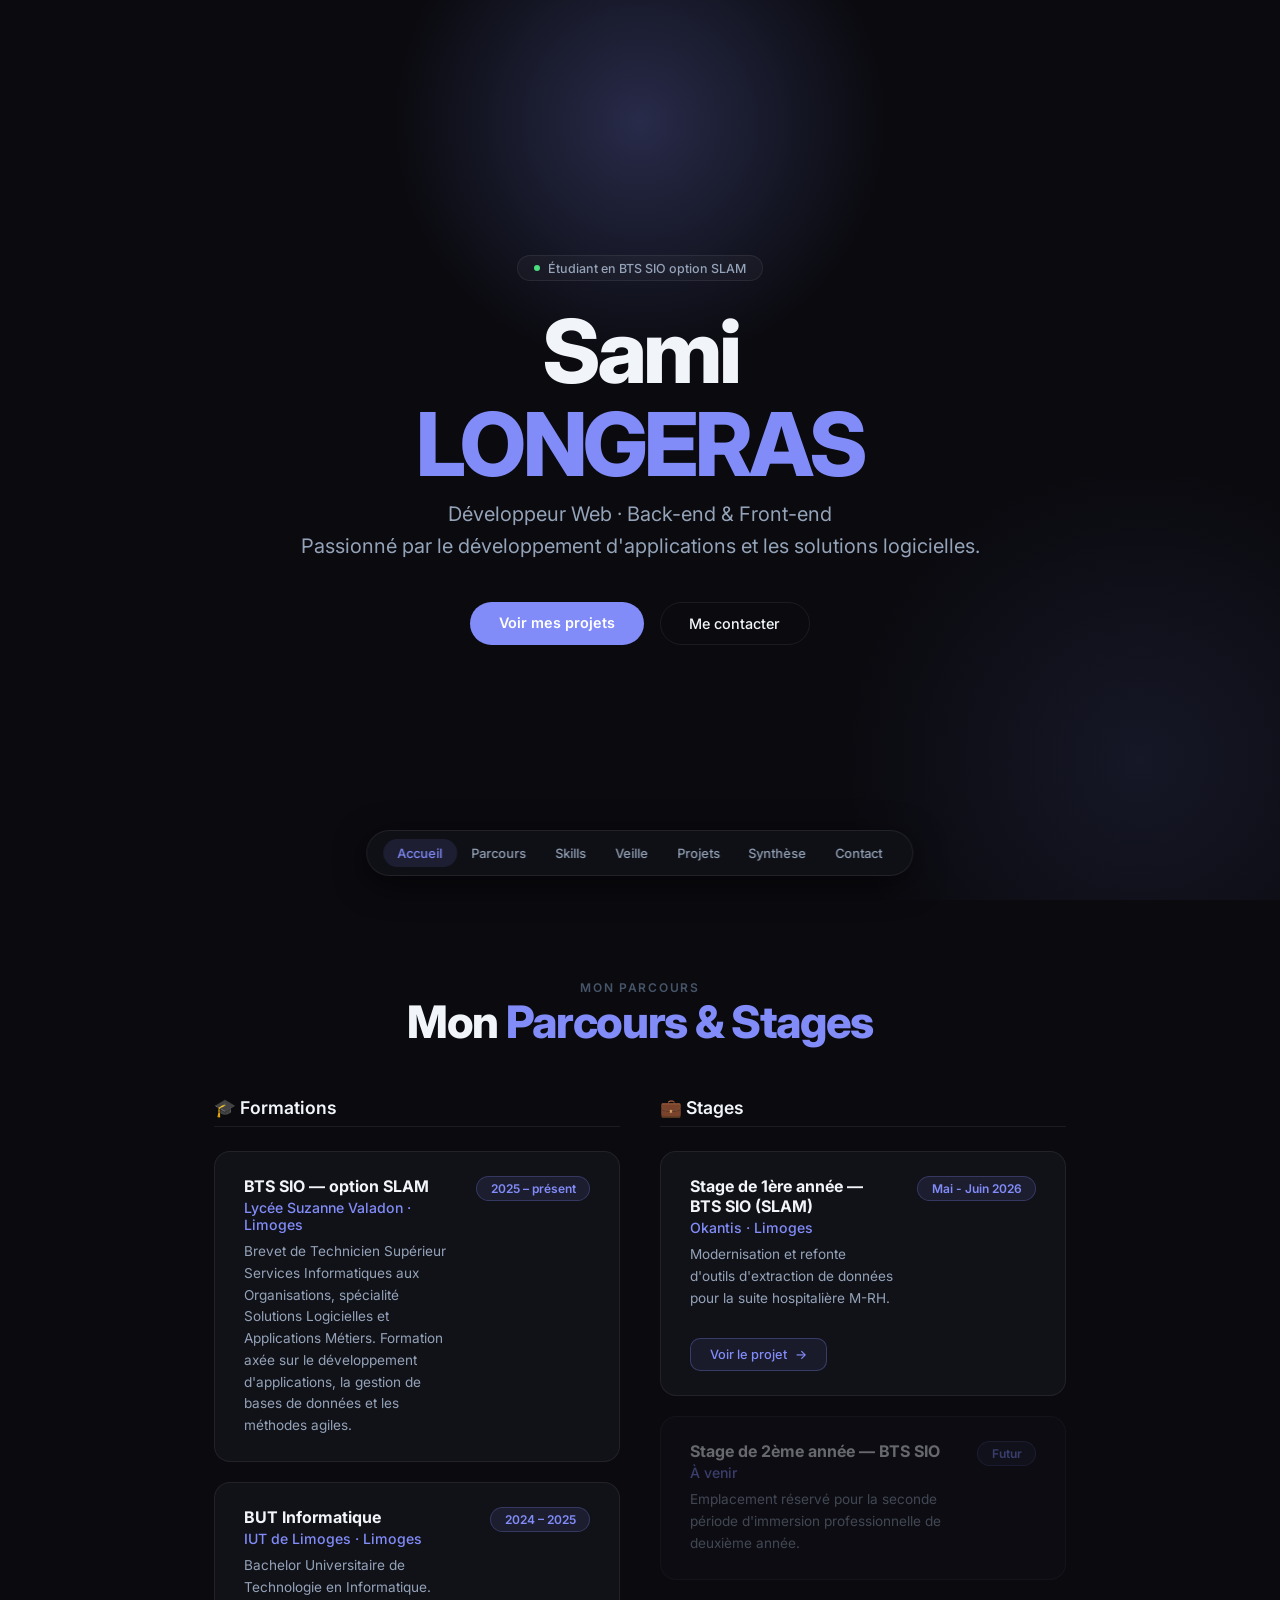
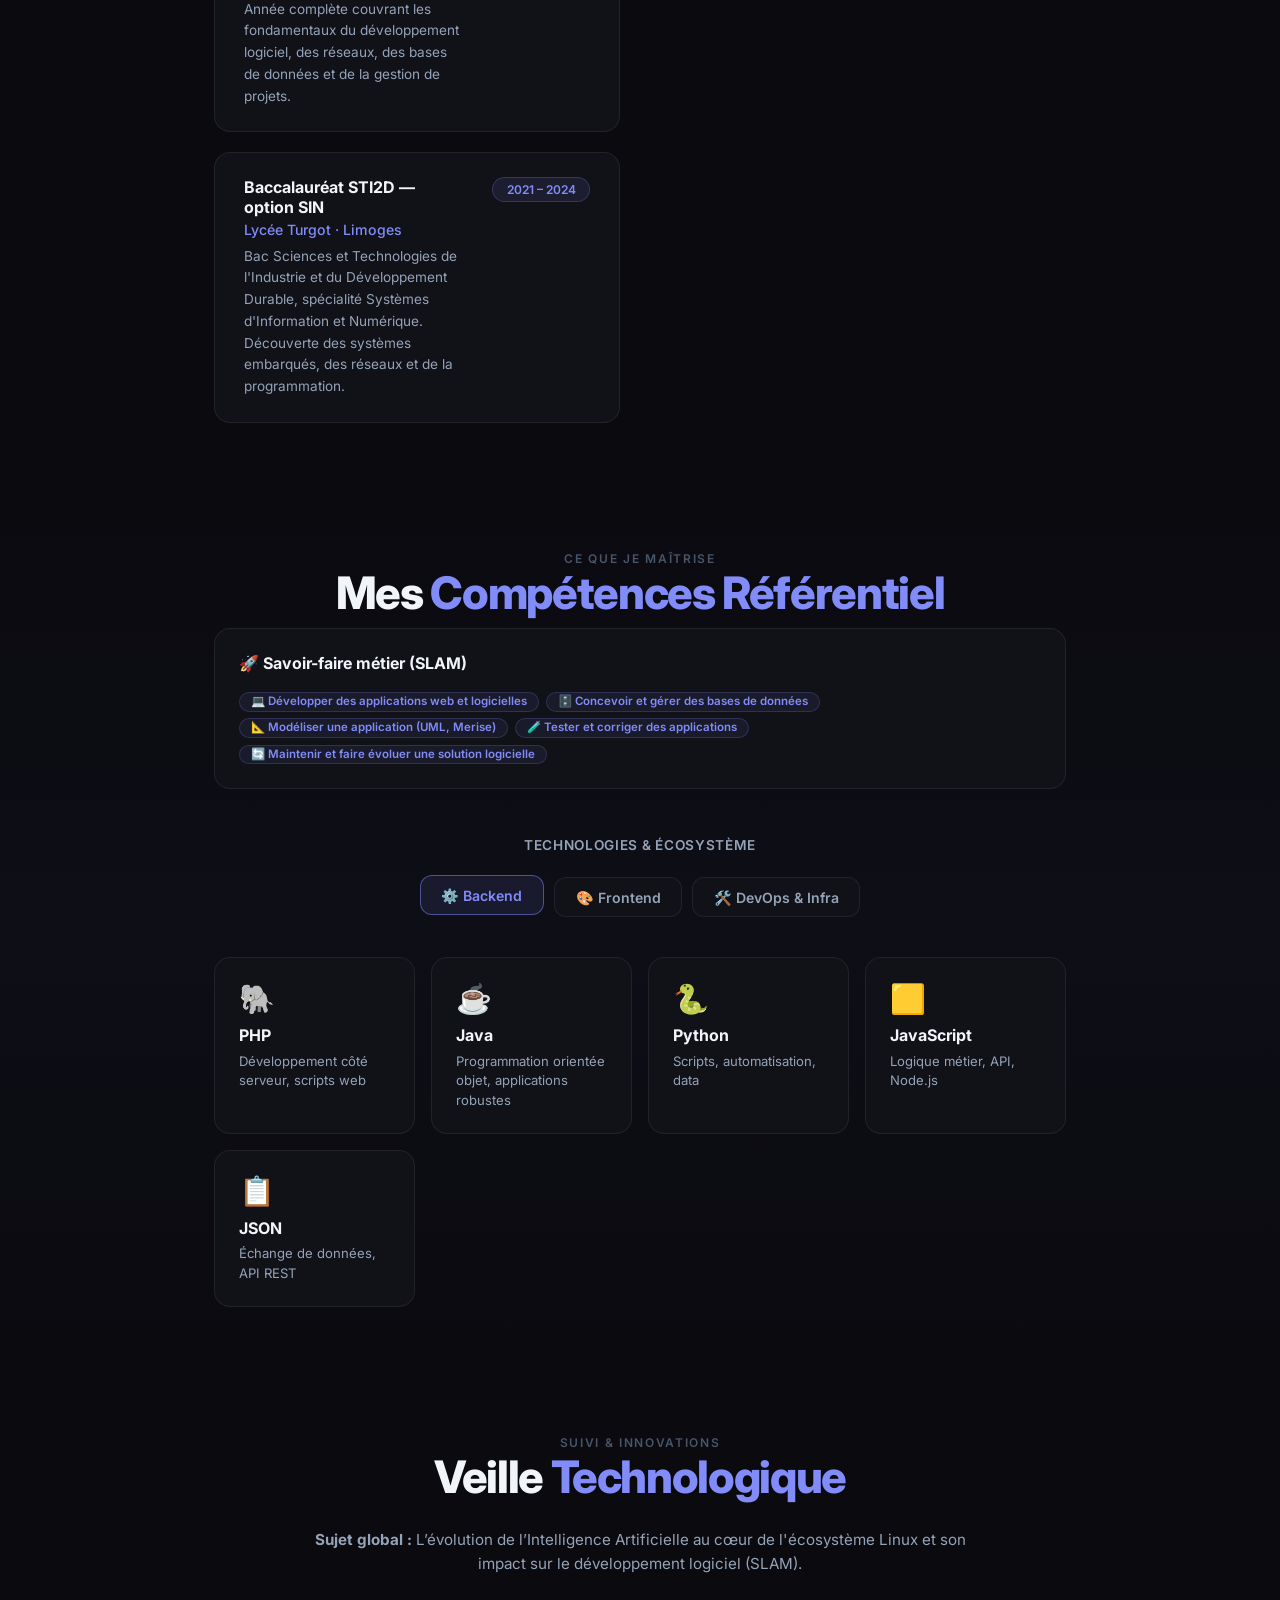
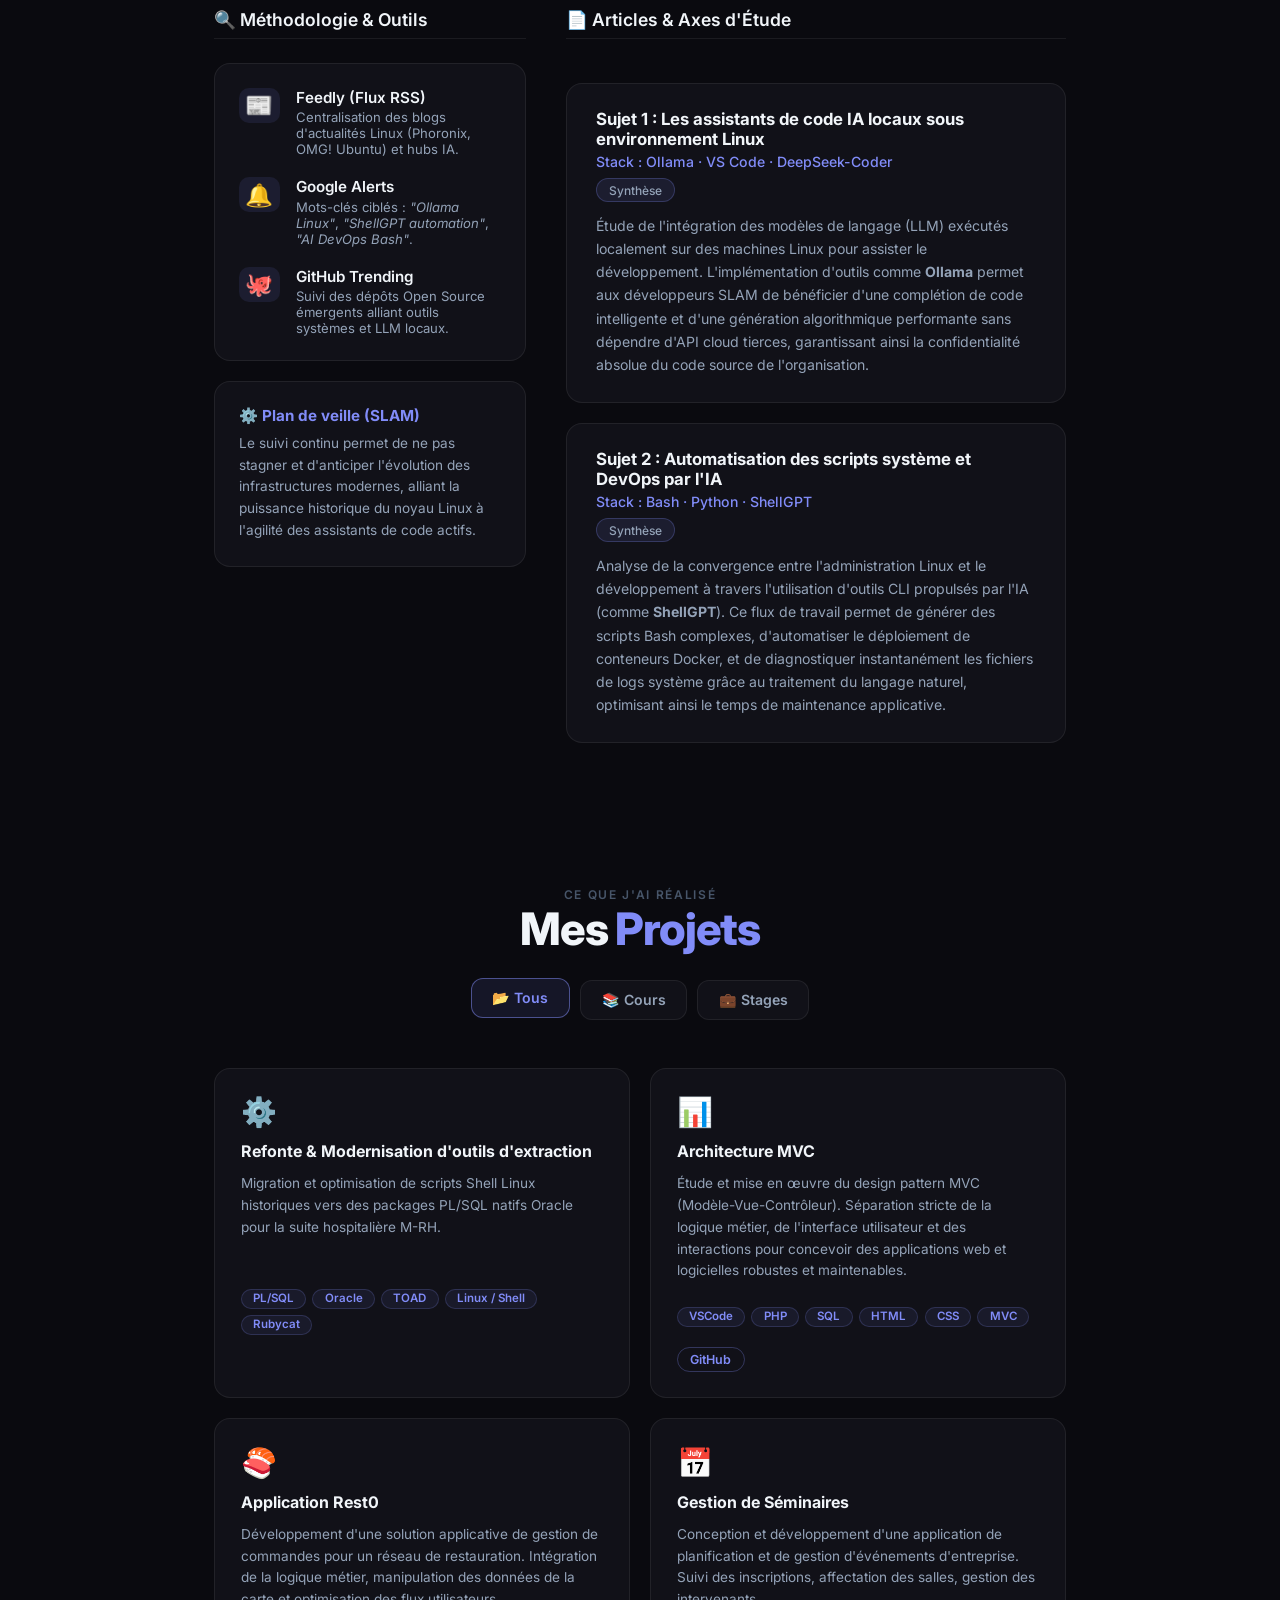
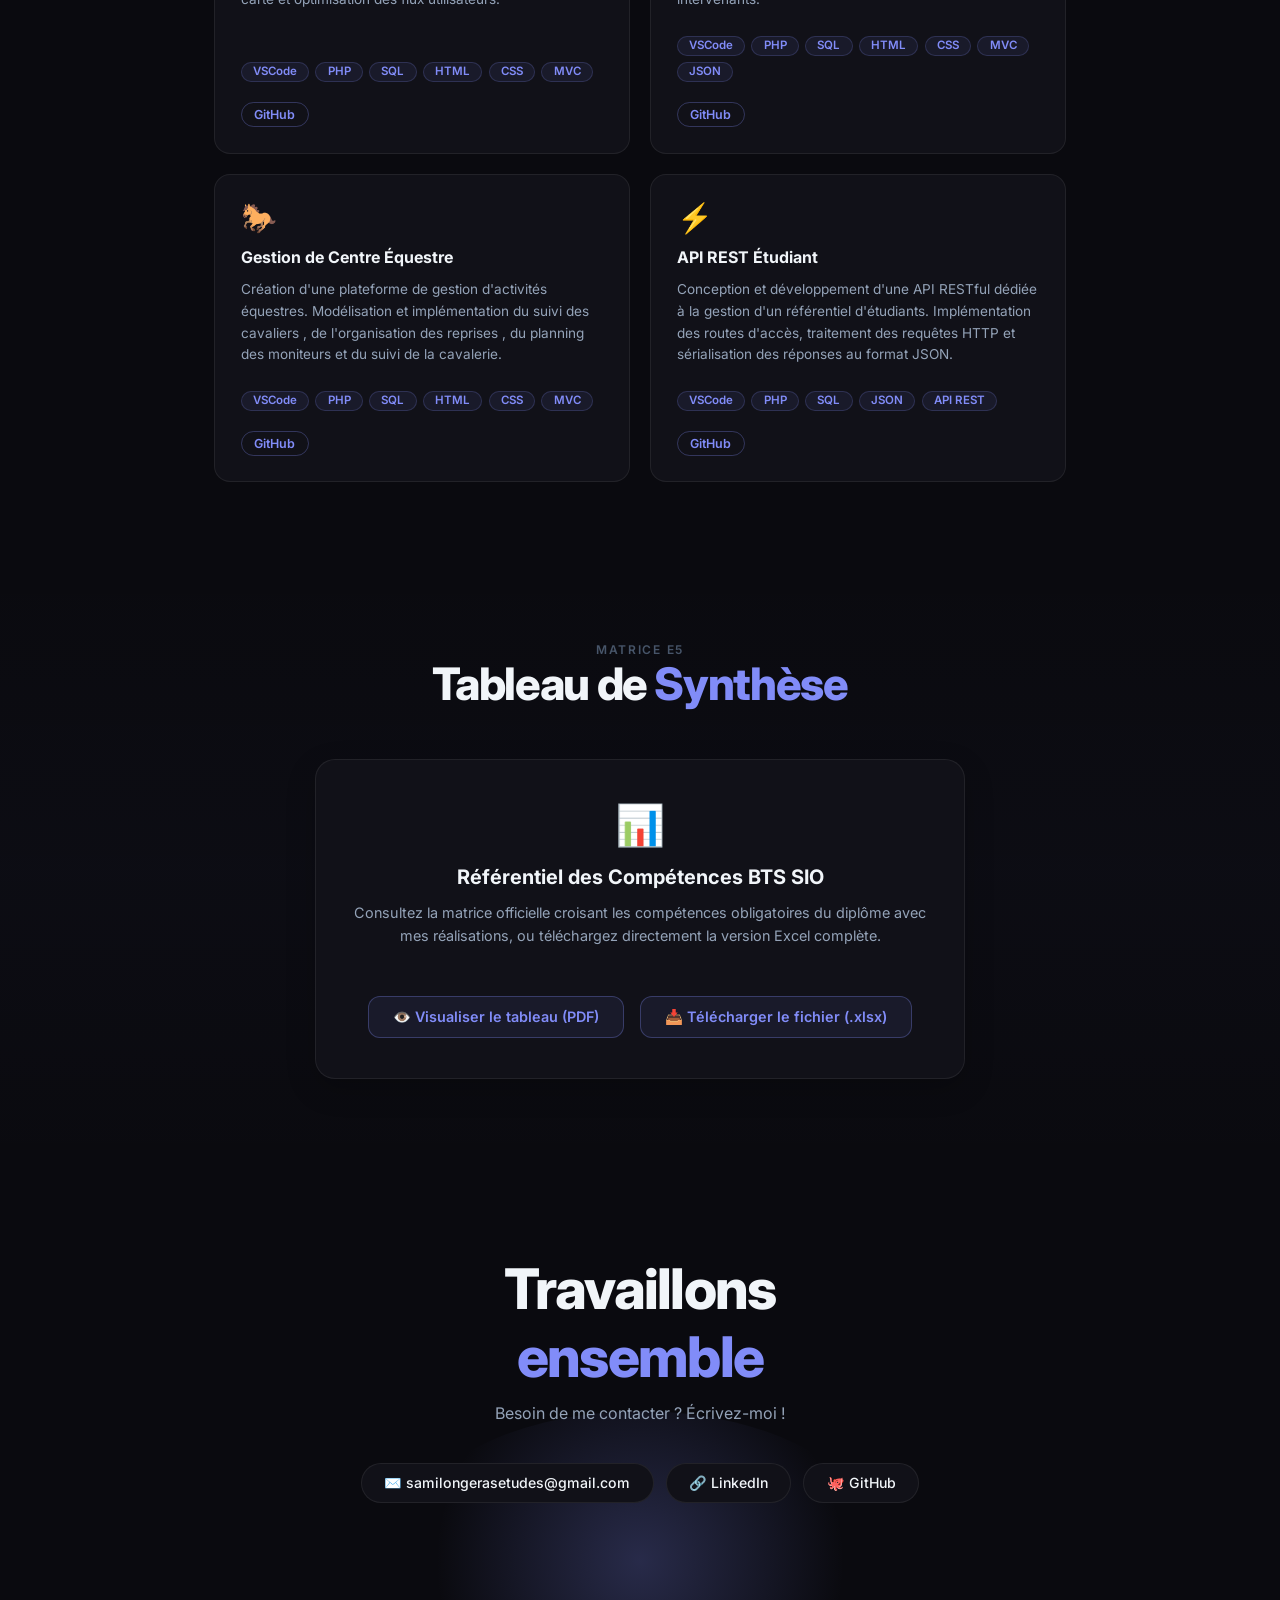
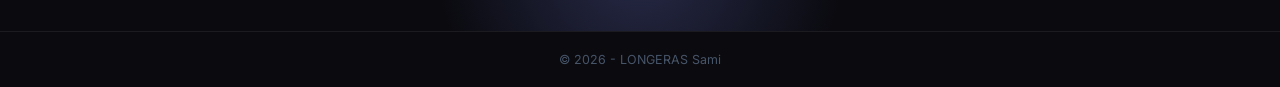
==== commit 9f5e67cf: "modification des lien des projet vers mon github" ====
--- a/portfolio.html
+++ b/portfolio.html
@@ -119,19 +119,18 @@
     <h2 class="section-heading">Mes <span class="accent">Compétences Référentiel</span></h2>
 
     <div style="margin-bottom: 3rem; background: var(--color-surface); border: 1px solid var(--color-border); padding: 1.5rem; border-radius: 16px;">
-  <div style="font-weight: 700; font-size: 1rem; color: var(--color-text); margin-bottom: 1.2rem; display: flex; align-items: center; gap: 0.5rem;">
-    🚀 Savoir-faire métier (SLAM)
-  </div>
-  
-  <div class="tags">
-    <span class="tag">💻 Développer des applications web et logicielles</span>
-    <span class="tag">🗄️ Concevoir et gérer des bases de données</span>
-    <span class="tag">📐 Modéliser une application (UML, Merise)</span>
-    <span class="tag">🧪 Tester et corriger des applications</span>
-    <span class="tag">🔄 Maintenir et faire évoluer une solution logicielle</span>
-  </div>
-</div>
-
+      <div style="font-weight: 700; font-size: 1rem; color: var(--color-text); margin-bottom: 1.2rem; display: flex; align-items: center; gap: 0.5rem;">
+        🚀 Savoir-faire métier (SLAM)
+      </div>
+      
+      <div class="tags">
+        <span class="tag">💻 Développer des applications web et logicielles</span>
+        <span class="tag">🗄️ Concevoir et gérer des bases de données</span>
+        <span class="tag">📐 Modéliser une application (UML, Merise)</span>
+        <span class="tag">🧪 Tester et corriger des applications</span>
+        <span class="tag">🔄 Maintenir et faire évoluer une solution logicielle</span>
+      </div>
+    </div>
 
     <div style="text-align: center; font-weight: 600; font-size: 0.85rem; color: var(--color-text-secondary); margin-bottom: 1rem; text-transform: uppercase; letter-spacing: 0.05em;">
       Technologies & Écosystème
@@ -318,11 +317,11 @@
         </div>
         
         <div class="tags">
-          <span class="tag">PL/SQL</span>
-          <span class="tag">Oracle</span>
-          <span class="tag">TOAD</span>
-          <span class="tag">Linux / Shell</span>
-          <span class="tag">Rubycat</span>
+          <span class="tag tag-static">PL/SQL</span>
+          <span class="tag tag-static">Oracle</span>
+          <span class="tag tag-static">TOAD</span>
+          <span class="tag tag-static">Linux / Shell</span>
+          <span class="tag tag-static">Rubycat</span>
         </div>
         
         <div class="proj-links">
@@ -334,55 +333,104 @@
 
       <div class="proj-card" data-category="cours">
         <div class="proj-icon">📊</div>
-        <div class="proj-name">[Nom du projet 2]</div>
-        <div class="proj-desc">[Description courte]</div>
+        <div class="proj-name">Architecture MVC</div>
+        <div class="proj-desc">Étude et mise en œuvre du design pattern MVC (Modèle-Vue-Contrôleur). Séparation stricte de la logique métier, de l'interface utilisateur et des interactions pour concevoir des applications web et logicielles robustes et maintenables.</div>
         
         <div class="tags">
-          <span class="tag">Cours</span>
-          <span class="tag">[Techno]</span>
+          <span class="tag tag-static">VSCode</span>
+          <span class="tag tag-static">PHP</span>
+          <span class="tag tag-static">SQL</span>
+          <span class="tag tag-static">HTML</span>
+          <span class="tag tag-static">CSS</span>
+          <span class="tag tag-static">MVC</span>
         </div>
         
         <div class="proj-links">
-          <a href="https://github.com/votre-pseudo" target="_blank" class="proj-link">GitHub</a>
-          <span class="view-detail-btn">
-            Voir le détail <span>→</span>
-          </span>
+          <a href="https://github.com/SLONG3RAS/ArchiMVC" target="_blank" class="proj-link">GitHub</a>
         </div>
       </div>
 
       <div class="proj-card" data-category="cours">
-        <div class="proj-icon">🤖</div>
-        <div class="proj-name">[Nom du projet 3]</div>
-        <div class="proj-desc">[Description courte]</div>
+        <div class="proj-icon">🍣</div>
+        <h3 class="proj-name">Application Rest0</h3>
+        <p class="proj-desc">
+          Développement d'une solution applicative de gestion de commandes pour un réseau de restauration. Intégration de la logique métier, manipulation des données de la carte et optimisation des flux utilisateurs.
+        </p>
         
         <div class="tags">
-          <span class="tag">Cours</span>
-          <span class="tag">[Techno]</span>
+          <span class="tag tag-static">VSCode</span>
+          <span class="tag tag-static">PHP</span>
+          <span class="tag tag-static">SQL</span>
+          <span class="tag tag-static">HTML</span>
+          <span class="tag tag-static">CSS</span>
+          <span class="tag tag-static">MVC</span>
         </div>
         
         <div class="proj-links">
-          <a href="https://github.com/votre-pseudo" target="_blank" class="proj-link">GitHub</a>
-          <span class="view-detail-btn">
-            Voir le détail <span>→</span>
-          </span>
+          <a href="https://github.com/SLONG3RAS/Rest0" target="_blank" class="proj-link">GitHub</a>
         </div>
       </div>
 
       <div class="proj-card" data-category="cours">
-        <div class="proj-icon">🌐</div>
-        <div class="proj-name">[Nom du projet 4]</div>
-        <div class="proj-desc">[Description courte]</div>
+        <div class="proj-icon">📅</div>
+        <h3 class="proj-name">Gestion de Séminaires</h3>
+        <p class="proj-desc">
+          Conception et développement d'une application de planification et de gestion d'événements d'entreprise. Suivi des inscriptions, affectation des salles, gestion des intervenants.
         
         <div class="tags">
-          <span class="tag">Cours</span>
-          <span class="tag">[Techno]</span>
+          <span class="tag tag-static">VSCode</span>
+          <span class="tag tag-static">PHP</span>
+          <span class="tag tag-static">SQL</span>
+          <span class="tag tag-static">HTML</span>
+          <span class="tag tag-static">CSS</span>
+          <span class="tag tag-static">MVC</span>
+          <span class="tag tag-static">JSON</span>
         </div>
         
         <div class="proj-links">
-          <a href="https://github.com/votre-pseudo" target="_blank" class="proj-link">GitHub</a>
-          <span class="view-detail-btn">
-            Voir le détail <span>→</span>
-          </span>
+          <a href="https://github.com/SLONG3RAS/Seminaire" target="_blank" class="proj-link">GitHub</a>
+        </div>
+      </div>
+
+      <div class="proj-card" data-category="cours">
+        <div class="proj-icon">🐎</div>
+        <h3 class="proj-name">Gestion de Centre Équestre</h3>
+        <p class="proj-desc">
+          Création d'une plateforme de gestion d'activités équestres. Modélisation et implémentation du suivi des cavaliers , de l'organisation des reprises , du planning des moniteurs et du suivi de la cavalerie.
+        </p>
+        
+        <div class="tags">
+          <span class="tag tag-static">VSCode</span>
+          <span class="tag tag-static">PHP</span>
+          <span class="tag tag-static">SQL</span>
+          <span class="tag tag-static">HTML</span>
+          <span class="tag tag-static">CSS</span>
+          <span class="tag tag-static">MVC</span>
+        </div>
+        
+        <div class="proj-links">
+          <a href="https://github.com/SLONG3RAS/Centre_Equestre" target="_blank" class="proj-link">GitHub</a>
+        </div>
+      </div>
+
+
+      <div class="proj-card" data-category="cours">
+        <div class="proj-icon">⚡</div>
+        <h3 class="proj-name">API REST Étudiant</h3>
+        <p class="proj-desc">
+          Conception et développement d'une API RESTful dédiée à la gestion d'un référentiel d'étudiants. Implémentation des routes d'accès, traitement des requêtes HTTP et sérialisation des réponses au format JSON.
+        </p>
+        
+        <div class="tags">
+          <span class="tag tag-static">VSCode</span>
+          <span class="tag tag-static">PHP</span>
+          <span class="tag tag-static">SQL</span>
+          <span class="tag tag-static">JSON</span>
+          <span class="tag tag-static">API REST</span>
+        </div>
+        
+        <div class="proj-links">
+          <a href="https://github.com/SLONG3RAS/API_REST_ETUDIANT" target="_blank" class="proj-link">GitHub</a>
         </div>
       </div>
 
@@ -425,7 +473,7 @@
     <div class="contact-links">
       <a href="mailto:samilongerasetudes@gmail.com" class="contact-link">✉️ samilongerasetudes@gmail.com</a>
       <a href="https://linkedin.com/in/[profil]" target="_blank" class="contact-link">🔗 LinkedIn</a>
-      <a href="https://github.com/[pseudo]" target="_blank" class="contact-link">🐙 GitHub</a>
+      <a href="https://github.com/SLONG3RAS" target="_blank" class="contact-link">🐙 GitHub</a>
     </div>
   </div>
 </section>
@@ -472,7 +520,7 @@
       
       <div style="width: 100%; height: 100%; border-radius: 8px; overflow: hidden;">
         <iframe 
-          src="docs/tableau_de_synthese.xlsx" 
+          src="docs/tableau_de_synthese.pdf" 
           width="100%" 
           height="100%" 
           style="border: none; background: #fff;"
@@ -613,4 +661,4 @@
 </script>
 
 </body>
-</html>
+</html>
--- a/style.css
+++ b/style.css
@@ -576,6 +576,17 @@
   transform: translateY(-1px);
 }
 
+/* ── TAGS STATIQUES (SANS EFFET AU SURVOL) ── */
+.tag.tag-static {
+  cursor: default; /* Remplace la main par le pointeur normal */
+}
+
+.tag.tag-static:hover {
+  background: rgba(129, 140, 248, 0.08) !important; /* Reste à la couleur d'origine */
+  border-color: rgba(129, 140, 248, 0.2) !important; /* Reste à la bordure d'origine */
+  transform: none !important; /* Annule le petit mouvement vers le haut */
+}
+
 /* ── STYLE DU LIEN "VOIR LE DÉTAIL" REAL-CLICK ── */
 .view-detail-btn {
   color: var(--color-accent);
